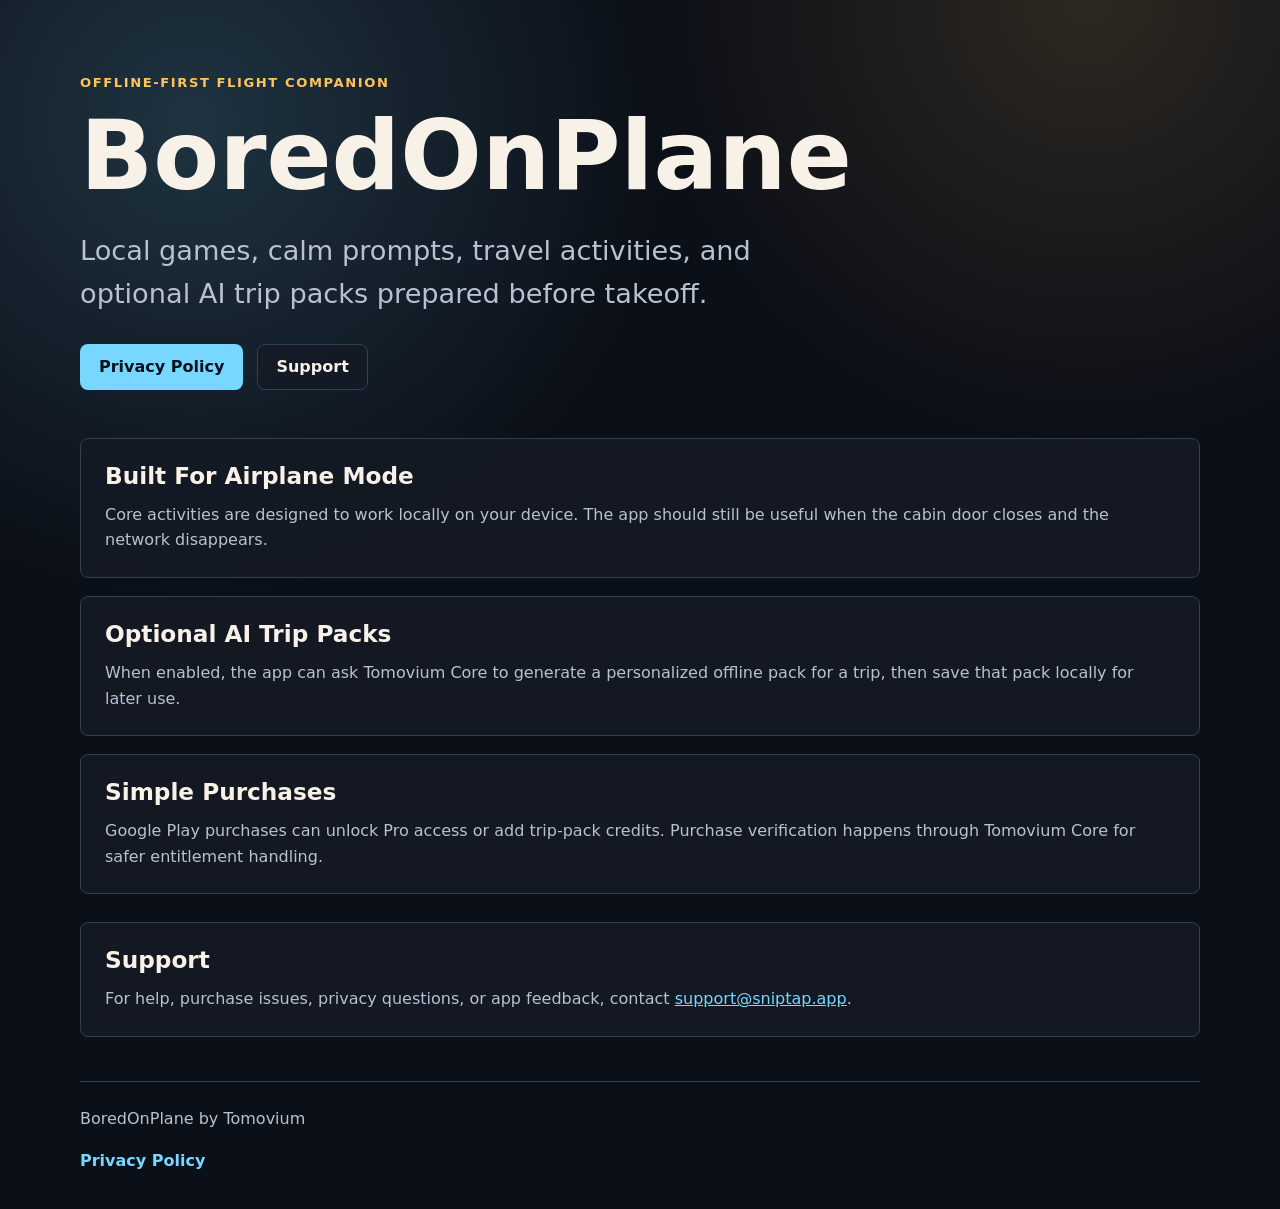
==== BoredOnPlane/index.html @ 06dafc47 "Add Tomovium app static pages" ====
﻿<!doctype html>
<html lang="en">
<head>
  <meta charset="utf-8">
  <meta name="viewport" content="width=device-width, initial-scale=1">
  <title>BoredOnPlane</title>
  <meta name="description" content="BoredOnPlane is an offline-first airplane companion with local activities, games, trip packs, and optional AI-generated content for your flight.">
  <link rel="stylesheet" href="styles.css">
</head>
<body>
  <main>
    <section class="hero">
      <div class="hero-copy">
        <p class="eyebrow">Offline-first flight companion</p>
        <h1>BoredOnPlane</h1>
        <p class="lead">Local games, calm prompts, travel activities, and optional AI trip packs prepared before takeoff.</p>
        <div class="actions" aria-label="BoredOnPlane links">
          <a class="button primary" href="privacy.html">Privacy Policy</a>
          <a class="button" href="mailto:support@sniptap.app">Support</a>
        </div>
      </div>
    </section>

    <section class="content-grid" aria-label="BoredOnPlane features">
      <article>
        <h2>Built For Airplane Mode</h2>
        <p>Core activities are designed to work locally on your device. The app should still be useful when the cabin door closes and the network disappears.</p>
      </article>
      <article>
        <h2>Optional AI Trip Packs</h2>
        <p>When enabled, the app can ask Tomovium Core to generate a personalized offline pack for a trip, then save that pack locally for later use.</p>
      </article>
      <article>
        <h2>Simple Purchases</h2>
        <p>Google Play purchases can unlock Pro access or add trip-pack credits. Purchase verification happens through Tomovium Core for safer entitlement handling.</p>
      </article>
    </section>

    <section class="plain-section">
      <h2>Support</h2>
      <p>For help, purchase issues, privacy questions, or app feedback, contact <a href="mailto:support@sniptap.app">support@sniptap.app</a>.</p>
    </section>
  </main>

  <footer>
    <span>BoredOnPlane by Tomovium</span>
    <a href="privacy.html">Privacy Policy</a>
  </footer>
</body>
</html>
---- BoredOnPlane/styles.css ----
﻿:root {
  color-scheme: dark;
  --bg: #0b0f17;
  --panel: #141a25;
  --panel-strong: #1c2431;
  --text: #f7f1e8;
  --muted: #b8c1d1;
  --line: #334052;
  --sky: #77d7ff;
  --sun: #ffc35a;
  --violet: #b69cff;
}

* {
  box-sizing: border-box;
}

body {
  margin: 0;
  min-height: 100vh;
  background:
    radial-gradient(circle at 15% 10%, rgba(119, 215, 255, 0.18), transparent 30rem),
    radial-gradient(circle at 85% 0%, rgba(255, 195, 90, 0.14), transparent 28rem),
    var(--bg);
  color: var(--text);
  font-family: Inter, ui-sans-serif, system-ui, -apple-system, BlinkMacSystemFont, "Segoe UI", sans-serif;
  line-height: 1.6;
}

a {
  color: var(--sky);
}

main {
  width: min(1120px, calc(100% - 40px));
  margin: 0 auto;
}

.hero {
  min-height: auto;
  display: grid;
  align-items: start;
  padding: 72px 0 40px;
}

.hero-copy {
  max-width: 760px;
}

.eyebrow {
  margin: 0 0 12px;
  color: var(--sun);
  font-size: 0.82rem;
  font-weight: 800;
  letter-spacing: 0.12em;
  text-transform: uppercase;
}

h1,
h2 {
  line-height: 1.08;
}

h1 {
  margin: 0;
  font-size: clamp(3rem, 7.5vw, 6rem);
  letter-spacing: 0;
}

h2 {
  margin: 0 0 14px;
  font-size: 1.45rem;
}

.lead {
  max-width: 680px;
  margin: 20px 0 0;
  color: var(--muted);
  font-size: clamp(1.2rem, 2.6vw, 1.7rem);
}

.actions {
  display: flex;
  flex-wrap: wrap;
  gap: 14px;
  margin-top: 28px;
}

.button {
  display: inline-flex;
  align-items: center;
  min-height: 46px;
  padding: 0 18px;
  border: 1px solid var(--line);
  border-radius: 8px;
  color: var(--text);
  text-decoration: none;
  font-weight: 800;
  background: rgba(20, 26, 37, 0.82);
}

.button.primary {
  border-color: transparent;
  background: var(--sky);
  color: #07111c;
}

.content-grid {
  display: grid;
  grid-template-columns: repeat(3, minmax(0, 1fr));
  gap: 18px;
  margin-bottom: 28px;
  margin-top: 8px;
}

article,
.plain-section,
.policy section {
  border: 1px solid var(--line);
  border-radius: 8px;
  background: rgba(20, 26, 37, 0.86);
}

article,
.plain-section {
  padding: 24px;
}

article p,
.plain-section p,
.policy p {
  margin: 0;
  color: var(--muted);
}

.plain-section {
  margin-bottom: 44px;
}

.policy {
  max-width: 860px;
  padding: 56px 0 44px;
}

.policy h1 {
  margin: 0;
  font-size: clamp(3rem, 7.5vw, 6rem);
  letter-spacing: 0;
}

.policy section {
  margin-top: 18px;
  padding: 24px;
}

.updated,
.back-link {
  color: var(--muted);
}

.back-link {
  display: inline-flex;
  margin-bottom: 26px;
  text-decoration: none;
  font-weight: 800;
}

footer {
  display: flex;
  justify-content: space-between;
  gap: 16px;
  width: min(1120px, calc(100% - 40px));
  margin: 0 auto;
  padding: 24px 0 36px;
  border-top: 1px solid var(--line);
  color: var(--muted);
}

footer a {
  text-decoration: none;
  font-weight: 800;
}

@media (max-width: 760px) {
  main,
  footer {
    width: min(100% - 28px, 1120px);
  }

  .hero {
    padding-top: 38px;
    padding-bottom: 30px;
  }

  .content-grid {
    grid-template-columns: 1fr;
  }

  footer {
    flex-direction: column;
  }
}

  .content-grid {
    grid-template-columns: 1fr;
  }

  footer {
    flex-direction: column;
  }
}
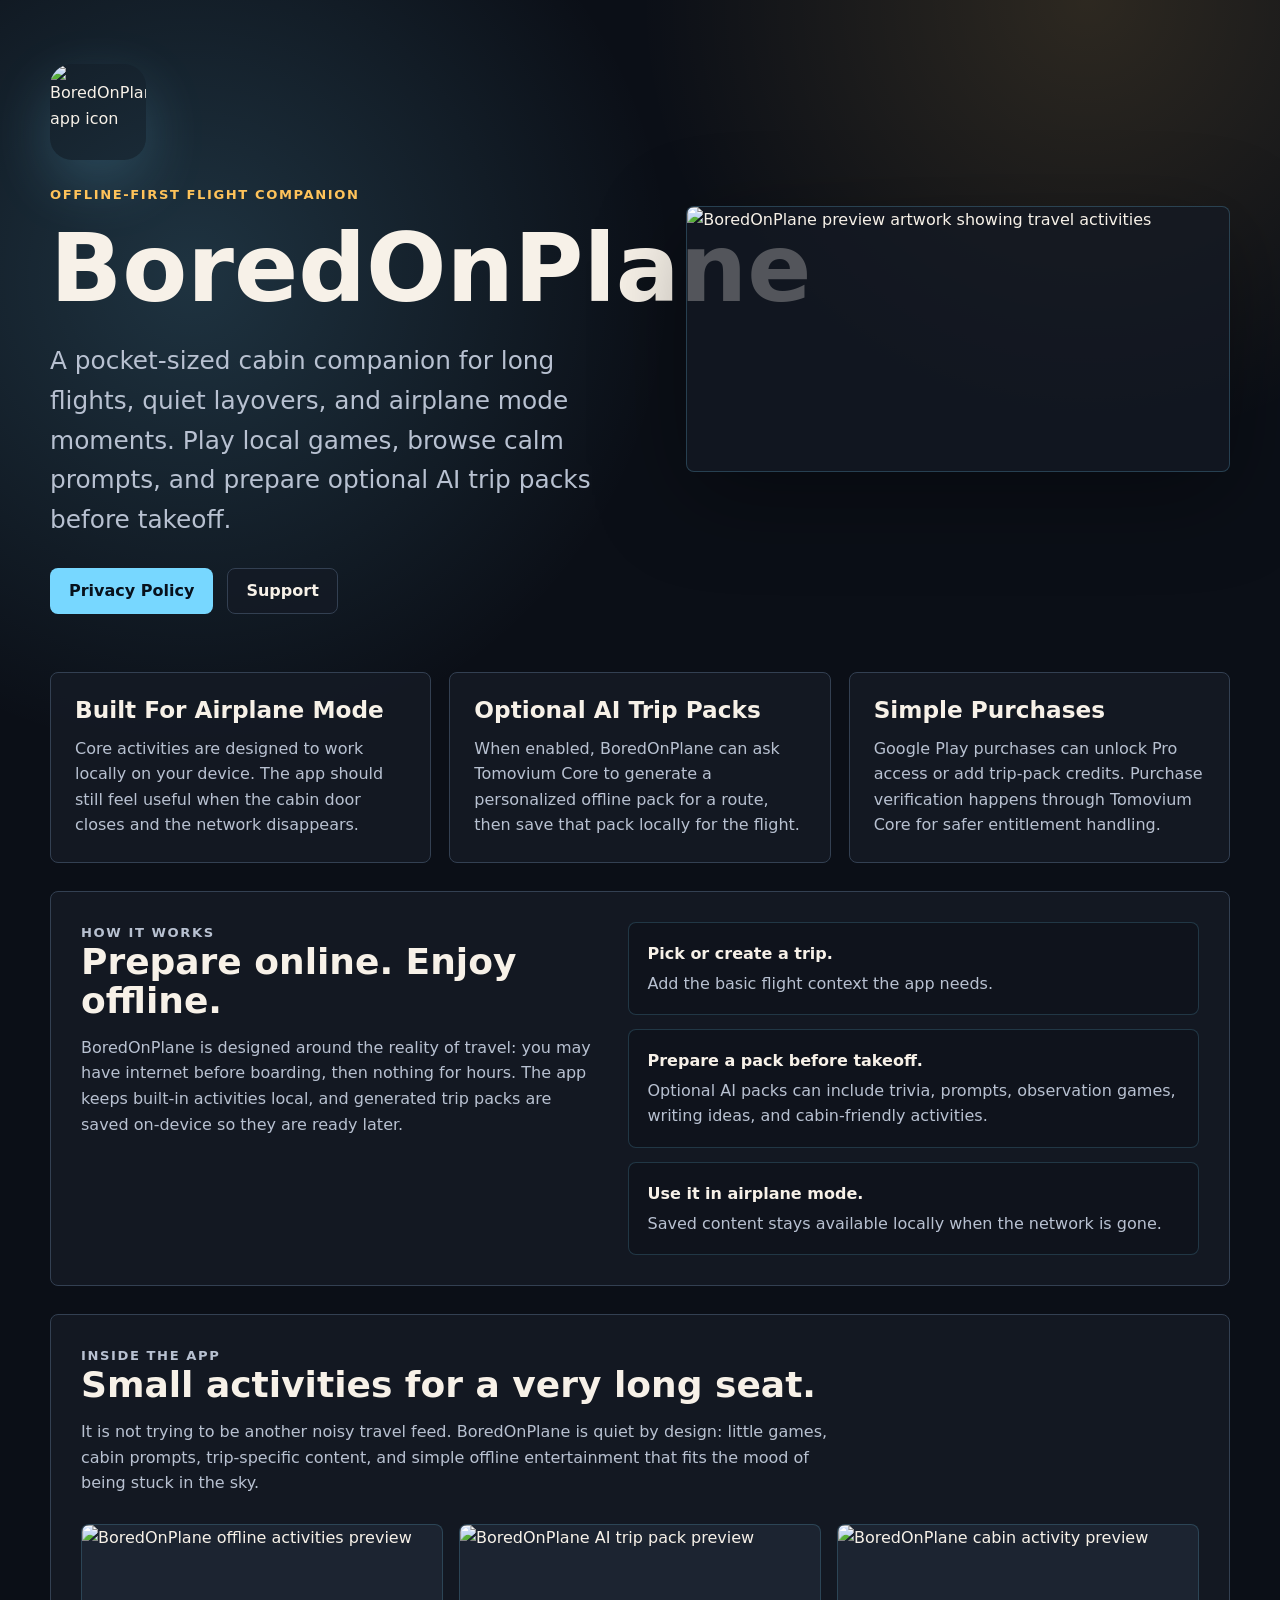
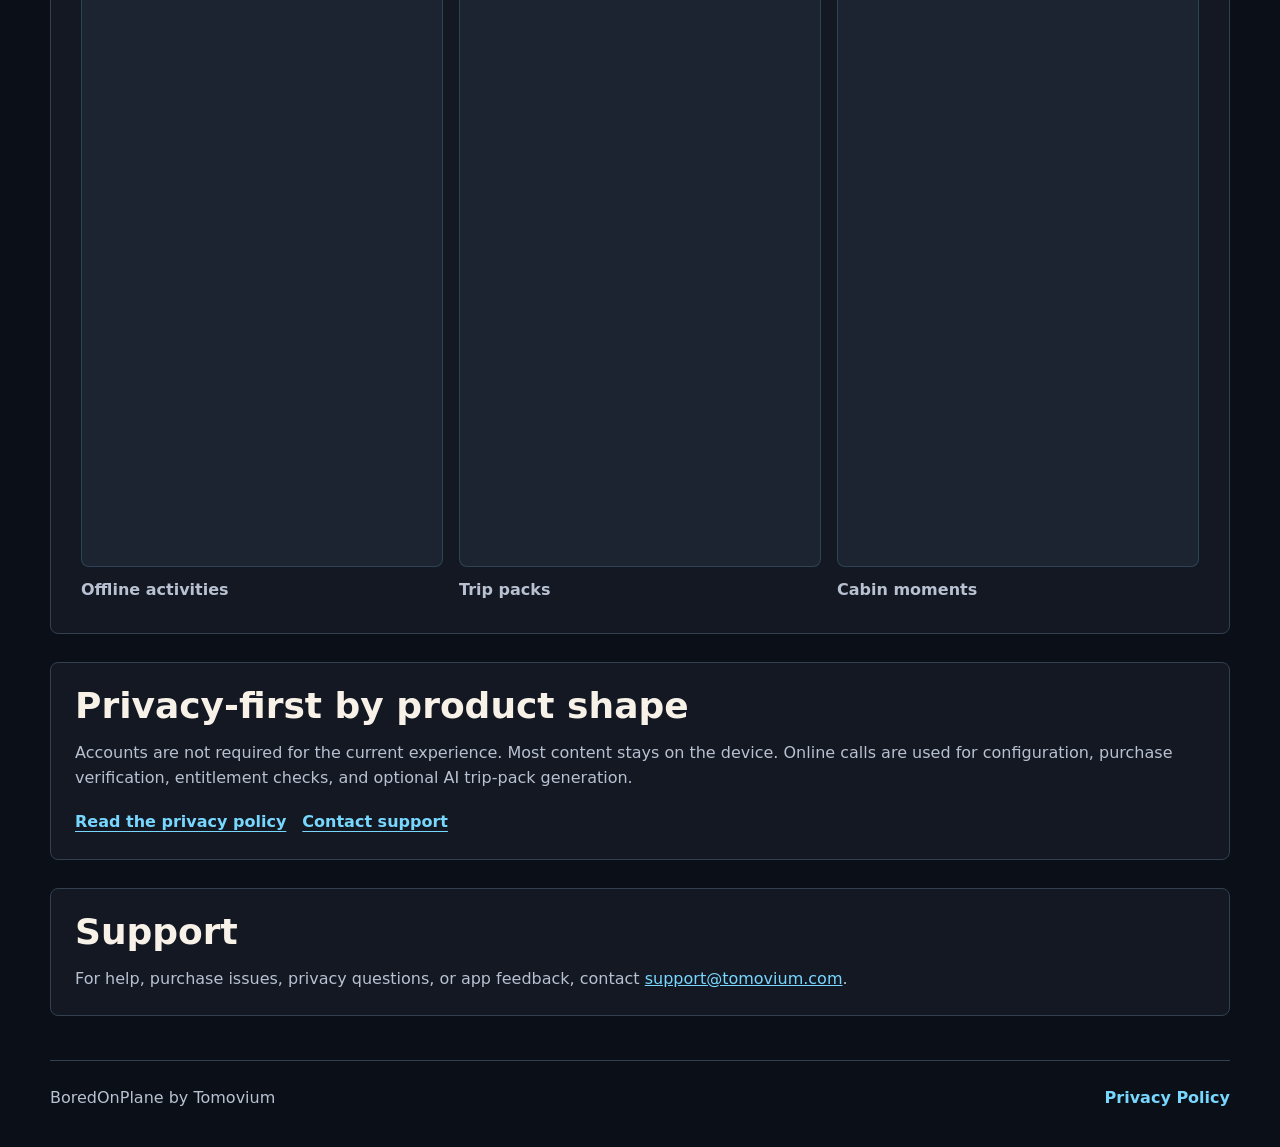
==== commit 4d761a59: "Refresh app web support pages" ====
--- a/BoredOnPlane/index.html
+++ b/BoredOnPlane/index.html
@@ -4,31 +4,35 @@
   <meta charset="utf-8">
   <meta name="viewport" content="width=device-width, initial-scale=1">
   <title>BoredOnPlane</title>
-  <meta name="description" content="BoredOnPlane is an offline-first airplane companion with local activities, games, trip packs, and optional AI-generated content for your flight.">
+  <meta name="description" content="BoredOnPlane is an offline-first flight companion with local games, calm prompts, cabin activities, and optional AI-generated trip packs prepared before takeoff.">
   <link rel="stylesheet" href="styles.css">
 </head>
 <body>
   <main>
     <section class="hero">
       <div class="hero-copy">
+        <img class="app-icon" src="assets/boredonplane-icon.png" alt="BoredOnPlane app icon" width="96" height="96">
         <p class="eyebrow">Offline-first flight companion</p>
         <h1>BoredOnPlane</h1>
-        <p class="lead">Local games, calm prompts, travel activities, and optional AI trip packs prepared before takeoff.</p>
+        <p class="lead">A pocket-sized cabin companion for long flights, quiet layovers, and airplane mode moments. Play local games, browse calm prompts, and prepare optional AI trip packs before takeoff.</p>
         <div class="actions" aria-label="BoredOnPlane links">
           <a class="button primary" href="privacy.html">Privacy Policy</a>
-          <a class="button" href="mailto:support@sniptap.app">Support</a>
+          <a class="button" href="mailto:support@tomovium.com">Support</a>
         </div>
+      </div>
+      <div class="hero-art" aria-label="BoredOnPlane preview">
+        <img src="assets/feature-graphic.png" alt="BoredOnPlane preview artwork showing travel activities" loading="eager">
       </div>
     </section>
 
-    <section class="content-grid" aria-label="BoredOnPlane features">
+    <section class="content-grid" aria-label="BoredOnPlane highlights">
       <article>
         <h2>Built For Airplane Mode</h2>
-        <p>Core activities are designed to work locally on your device. The app should still be useful when the cabin door closes and the network disappears.</p>
+        <p>Core activities are designed to work locally on your device. The app should still feel useful when the cabin door closes and the network disappears.</p>
       </article>
       <article>
         <h2>Optional AI Trip Packs</h2>
-        <p>When enabled, the app can ask Tomovium Core to generate a personalized offline pack for a trip, then save that pack locally for later use.</p>
+        <p>When enabled, BoredOnPlane can ask Tomovium Core to generate a personalized offline pack for a route, then save that pack locally for the flight.</p>
       </article>
       <article>
         <h2>Simple Purchases</h2>
@@ -36,9 +40,53 @@
       </article>
     </section>
 
+    <section class="split-section">
+      <div>
+        <p class="eyebrow">How it works</p>
+        <h2>Prepare online. Enjoy offline.</h2>
+        <p>BoredOnPlane is designed around the reality of travel: you may have internet before boarding, then nothing for hours. The app keeps built-in activities local, and generated trip packs are saved on-device so they are ready later.</p>
+      </div>
+      <ol class="steps">
+        <li><strong>Pick or create a trip.</strong><span>Add the basic flight context the app needs.</span></li>
+        <li><strong>Prepare a pack before takeoff.</strong><span>Optional AI packs can include trivia, prompts, observation games, writing ideas, and cabin-friendly activities.</span></li>
+        <li><strong>Use it in airplane mode.</strong><span>Saved content stays available locally when the network is gone.</span></li>
+      </ol>
+    </section>
+
+    <section class="showcase" aria-label="BoredOnPlane screenshots">
+      <div class="showcase-copy">
+        <p class="eyebrow">Inside the app</p>
+        <h2>Small activities for a very long seat.</h2>
+        <p>It is not trying to be another noisy travel feed. BoredOnPlane is quiet by design: little games, cabin prompts, trip-specific content, and simple offline entertainment that fits the mood of being stuck in the sky.</p>
+      </div>
+      <div class="screenshots">
+        <figure>
+          <img src="assets/preview-offline.png" alt="BoredOnPlane offline activities preview" loading="lazy">
+          <figcaption>Offline activities</figcaption>
+        </figure>
+        <figure>
+          <img src="assets/preview-trip-pack.png" alt="BoredOnPlane AI trip pack preview" loading="lazy">
+          <figcaption>Trip packs</figcaption>
+        </figure>
+        <figure>
+          <img src="assets/preview-cabin.png" alt="BoredOnPlane cabin activity preview" loading="lazy">
+          <figcaption>Cabin moments</figcaption>
+        </figure>
+      </div>
+    </section>
+
     <section class="plain-section">
+      <h2>Privacy-first by product shape</h2>
+      <p>Accounts are not required for the current experience. Most content stays on the device. Online calls are used for configuration, purchase verification, entitlement checks, and optional AI trip-pack generation.</p>
+      <div class="inline-links">
+        <a href="privacy.html">Read the privacy policy</a>
+        <a href="mailto:support@tomovium.com">Contact support</a>
+      </div>
+    </section>
+
+    <section class="plain-section support-card">
       <h2>Support</h2>
-      <p>For help, purchase issues, privacy questions, or app feedback, contact <a href="mailto:support@sniptap.app">support@sniptap.app</a>.</p>
+      <p>For help, purchase issues, privacy questions, or app feedback, contact <a href="mailto:support@tomovium.com">support@tomovium.com</a>.</p>
     </section>
   </main>
 
@@ -48,4 +96,3 @@
   </footer>
 </body>
 </html>
-
--- a/BoredOnPlane/styles.css
+++ b/BoredOnPlane/styles.css
@@ -27,24 +27,52 @@
   line-height: 1.6;
 }
 
+img {
+  display: block;
+  max-width: 100%;
+}
+
 a {
   color: var(--sky);
 }
 
 main {
-  width: min(1120px, calc(100% - 40px));
+  width: min(1180px, calc(100% - 40px));
   margin: 0 auto;
 }
 
 .hero {
-  min-height: auto;
-  display: grid;
-  align-items: start;
-  padding: 72px 0 40px;
+  display: grid;
+  grid-template-columns: minmax(0, 0.94fr) minmax(320px, 0.86fr);
+  gap: 42px;
+  align-items: center;
+  padding: 64px 0 42px;
 }
 
 .hero-copy {
   max-width: 760px;
+}
+
+.app-icon {
+  width: 96px;
+  height: 96px;
+  margin-bottom: 24px;
+  border-radius: 22px;
+  box-shadow: 0 22px 60px rgba(119, 215, 255, 0.2);
+}
+
+.hero-art {
+  border: 1px solid rgba(119, 215, 255, 0.22);
+  border-radius: 8px;
+  overflow: hidden;
+  background: rgba(20, 26, 37, 0.72);
+  box-shadow: 0 24px 90px rgba(0, 0, 0, 0.34);
+}
+
+.hero-art img {
+  width: 100%;
+  aspect-ratio: 1024 / 500;
+  object-fit: cover;
 }
 
 .eyebrow {
@@ -63,20 +91,20 @@
 
 h1 {
   margin: 0;
-  font-size: clamp(3rem, 7.5vw, 6rem);
+  font-size: clamp(3rem, 7.4vw, 6.4rem);
   letter-spacing: 0;
 }
 
 h2 {
   margin: 0 0 14px;
-  font-size: 1.45rem;
+  font-size: clamp(1.55rem, 3vw, 2.25rem);
 }
 
 .lead {
   max-width: 680px;
-  margin: 20px 0 0;
-  color: var(--muted);
-  font-size: clamp(1.2rem, 2.6vw, 1.7rem);
+  margin: 22px 0 0;
+  color: var(--muted);
+  font-size: clamp(1.18rem, 2.1vw, 1.55rem);
 }
 
 .actions {
@@ -109,13 +137,14 @@
   display: grid;
   grid-template-columns: repeat(3, minmax(0, 1fr));
   gap: 18px;
-  margin-bottom: 28px;
-  margin-top: 8px;
+  margin: 16px 0 28px;
 }
 
 article,
 .plain-section,
-.policy section {
+.policy section,
+.split-section,
+.showcase {
   border: 1px solid var(--line);
   border-radius: 8px;
   background: rgba(20, 26, 37, 0.86);
@@ -126,14 +155,106 @@
   padding: 24px;
 }
 
+article h2 {
+  font-size: 1.45rem;
+}
+
 article p,
 .plain-section p,
-.policy p {
-  margin: 0;
-  color: var(--muted);
+.policy p,
+.split-section p,
+.showcase p,
+.steps span {
+  margin: 0;
+  color: var(--muted);
+}
+
+.split-section {
+  display: grid;
+  grid-template-columns: minmax(0, 0.9fr) minmax(300px, 1fr);
+  gap: 34px;
+  align-items: start;
+  padding: 30px;
+  margin-bottom: 28px;
+}
+
+.steps {
+  display: grid;
+  gap: 14px;
+  margin: 0;
+  padding: 0;
+  list-style: none;
+}
+
+.steps li {
+  padding: 18px;
+  border: 1px solid rgba(119, 215, 255, 0.18);
+  border-radius: 8px;
+  background: rgba(11, 15, 23, 0.42);
+}
+
+.steps strong,
+.steps span {
+  display: block;
+}
+
+.steps strong {
+  margin-bottom: 4px;
+}
+
+.showcase {
+  display: grid;
+  gap: 28px;
+  padding: 30px;
+  margin-bottom: 28px;
+}
+
+.showcase-copy {
+  max-width: 760px;
+}
+
+.screenshots {
+  display: grid;
+  grid-template-columns: repeat(3, minmax(0, 1fr));
+  gap: 16px;
+}
+
+figure {
+  margin: 0;
+}
+
+figure img {
+  width: 100%;
+  aspect-ratio: 9 / 16;
+  object-fit: cover;
+  border: 1px solid rgba(119, 215, 255, 0.18);
+  border-radius: 8px;
+  background: var(--panel-strong);
+}
+
+figcaption {
+  margin-top: 10px;
+  color: var(--muted);
+  font-weight: 700;
 }
 
 .plain-section {
+  margin-bottom: 28px;
+}
+
+.inline-links {
+  display: flex;
+  flex-wrap: wrap;
+  gap: 16px;
+  margin-top: 18px;
+}
+
+.inline-links a {
+  font-weight: 800;
+  text-underline-offset: 4px;
+}
+
+.support-card {
   margin-bottom: 44px;
 }
 
@@ -146,6 +267,10 @@
   margin: 0;
   font-size: clamp(3rem, 7.5vw, 6rem);
   letter-spacing: 0;
+}
+
+.policy h2 {
+  font-size: 1.45rem;
 }
 
 .policy section {
@@ -169,7 +294,7 @@
   display: flex;
   justify-content: space-between;
   gap: 16px;
-  width: min(1120px, calc(100% - 40px));
+  width: min(1180px, calc(100% - 40px));
   margin: 0 auto;
   padding: 24px 0 36px;
   border-top: 1px solid var(--line);
@@ -181,35 +306,47 @@
   font-weight: 800;
 }
 
+@media (max-width: 900px) {
+  .hero,
+  .split-section {
+    grid-template-columns: 1fr;
+  }
+
+  .hero {
+    padding-top: 44px;
+  }
+
+  .hero-art {
+    max-width: 680px;
+  }
+
+  .content-grid,
+  .screenshots {
+    grid-template-columns: 1fr;
+  }
+
+  figure img {
+    aspect-ratio: 4 / 3;
+  }
+}
+
 @media (max-width: 760px) {
   main,
   footer {
-    width: min(100% - 28px, 1120px);
+    width: min(100% - 28px, 1180px);
   }
 
   .hero {
-    padding-top: 38px;
+    padding-top: 34px;
     padding-bottom: 30px;
   }
 
-  .content-grid {
-    grid-template-columns: 1fr;
+  .split-section,
+  .showcase {
+    padding: 22px;
   }
 
   footer {
     flex-direction: column;
   }
 }
-
-  .content-grid {
-    grid-template-columns: 1fr;
-  }
-
-  footer {
-    flex-direction: column;
-  }
-}
-
-
-
-
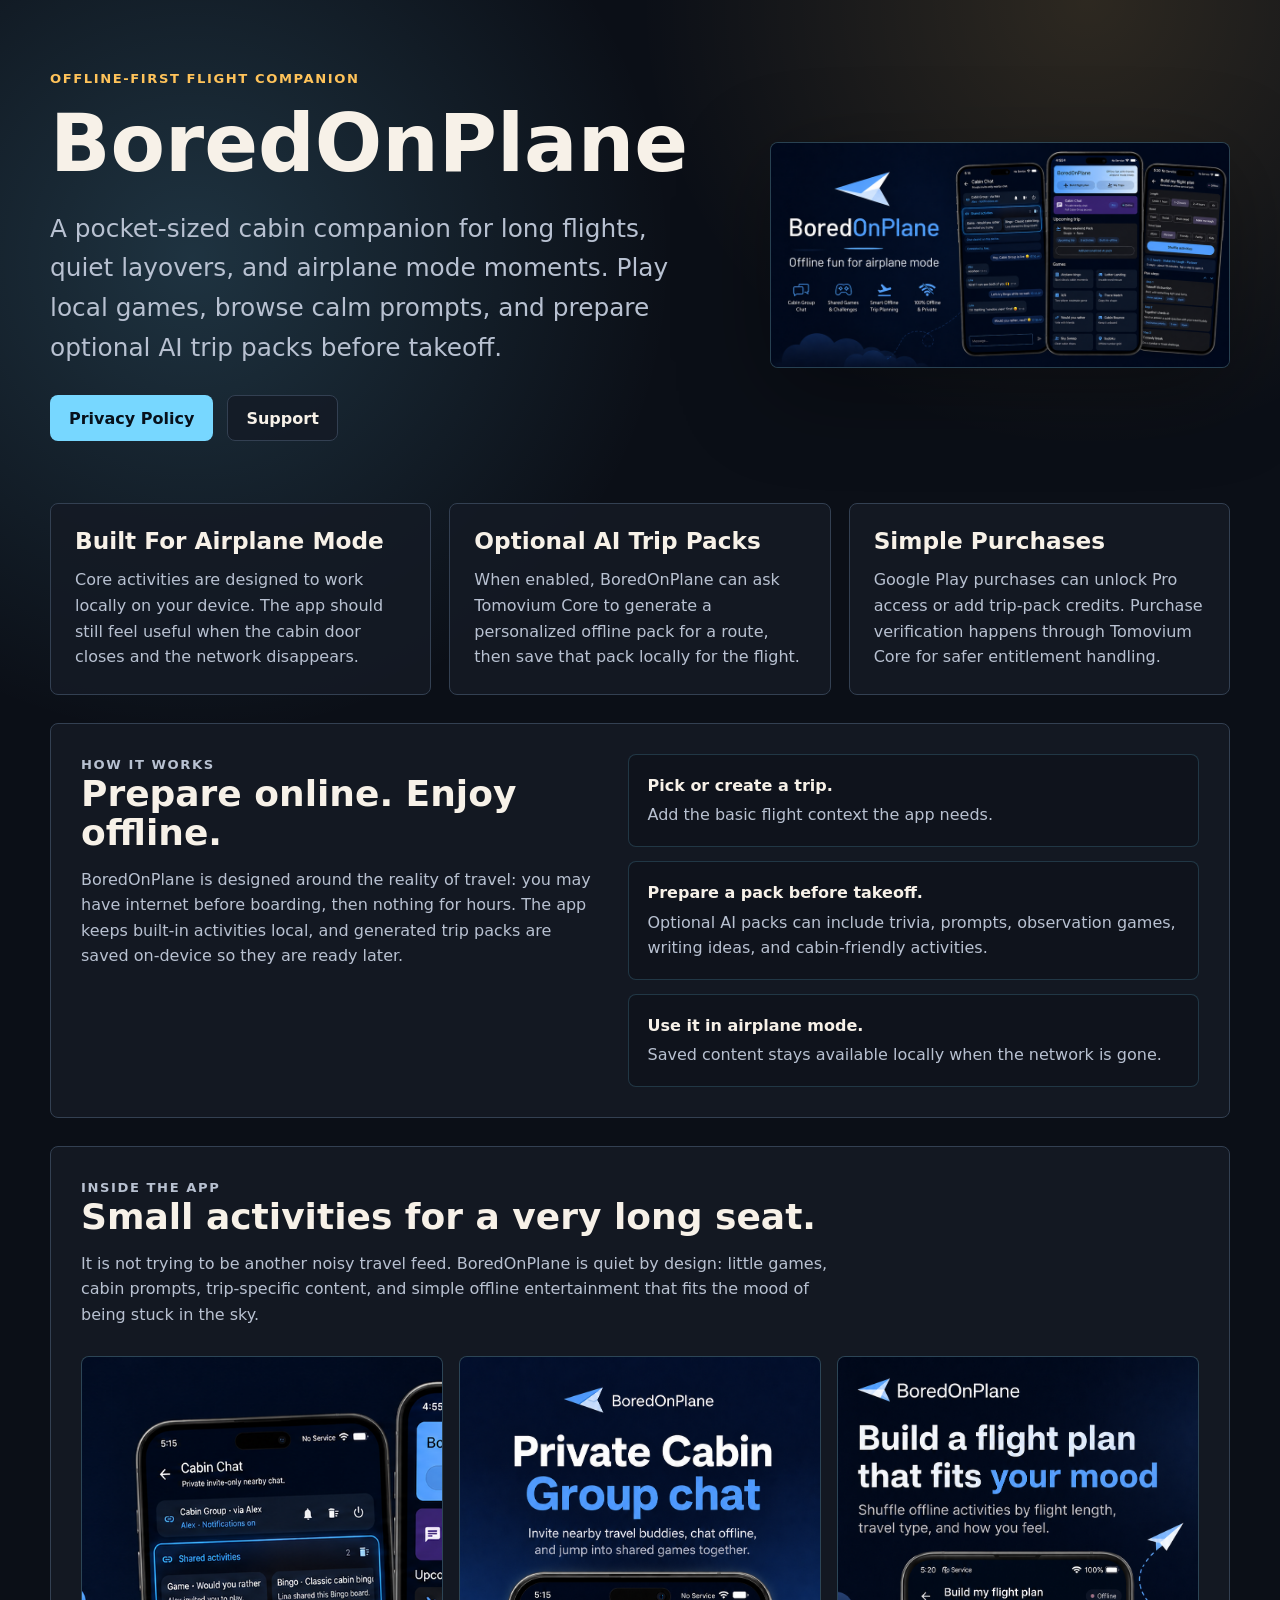
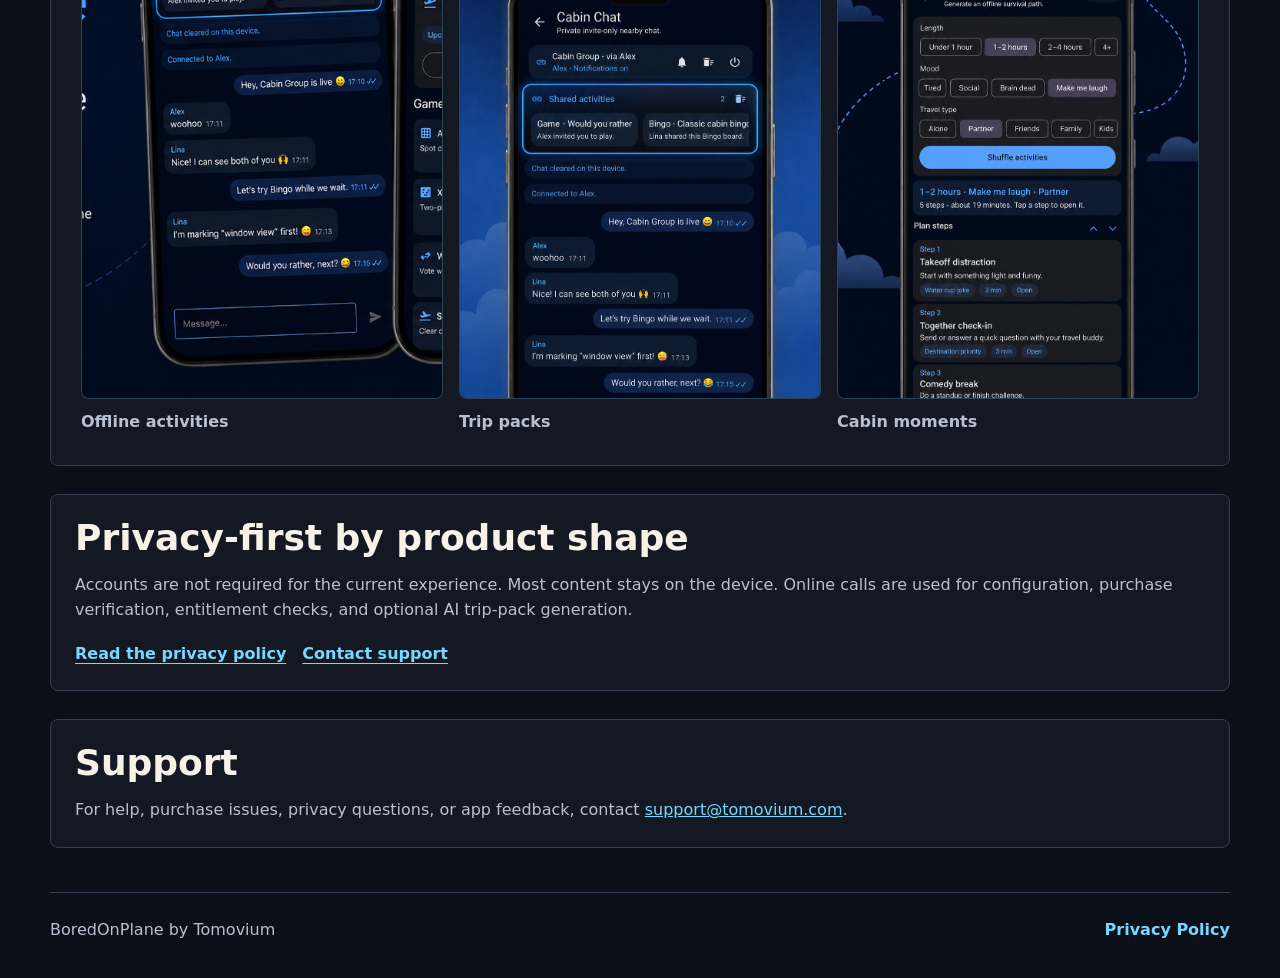
==== commit 0120772f: "Clean up BoredOnPlane hero layout" ====
--- a/BoredOnPlane/index.html
+++ b/BoredOnPlane/index.html
@@ -11,7 +11,6 @@
   <main>
     <section class="hero">
       <div class="hero-copy">
-        <img class="app-icon" src="assets/boredonplane-icon.png" alt="BoredOnPlane app icon" width="96" height="96">
         <p class="eyebrow">Offline-first flight companion</p>
         <h1>BoredOnPlane</h1>
         <p class="lead">A pocket-sized cabin companion for long flights, quiet layovers, and airplane mode moments. Play local games, browse calm prompts, and prepare optional AI trip packs before takeoff.</p>
@@ -20,9 +19,9 @@
           <a class="button" href="mailto:support@tomovium.com">Support</a>
         </div>
       </div>
-      <div class="hero-art" aria-label="BoredOnPlane preview">
+      <aside class="hero-card" aria-label="BoredOnPlane preview">
         <img src="assets/feature-graphic.png" alt="BoredOnPlane preview artwork showing travel activities" loading="eager">
-      </div>
+      </aside>
     </section>
 
     <section class="content-grid" aria-label="BoredOnPlane highlights">
@@ -96,3 +95,4 @@
   </footer>
 </body>
 </html>
+
--- a/BoredOnPlane/styles.css
+++ b/BoredOnPlane/styles.css
@@ -43,25 +43,21 @@
 
 .hero {
   display: grid;
-  grid-template-columns: minmax(0, 0.94fr) minmax(320px, 0.86fr);
-  gap: 42px;
+  grid-template-columns: minmax(0, 1fr) minmax(320px, 460px);
+  gap: 64px;
   align-items: center;
-  padding: 64px 0 42px;
+  padding: 68px 0 46px;
 }
 
 .hero-copy {
-  max-width: 760px;
-}
-
-.app-icon {
-  width: 96px;
-  height: 96px;
-  margin-bottom: 24px;
-  border-radius: 22px;
-  box-shadow: 0 22px 60px rgba(119, 215, 255, 0.2);
-}
-
-.hero-art {
+  max-width: 720px;
+  min-width: 0;
+}
+
+.hero-card {
+  width: 100%;
+  max-width: 460px;
+  justify-self: end;
   border: 1px solid rgba(119, 215, 255, 0.22);
   border-radius: 8px;
   overflow: hidden;
@@ -69,7 +65,7 @@
   box-shadow: 0 24px 90px rgba(0, 0, 0, 0.34);
 }
 
-.hero-art img {
+.hero-card img {
   width: 100%;
   aspect-ratio: 1024 / 500;
   object-fit: cover;
@@ -91,7 +87,7 @@
 
 h1 {
   margin: 0;
-  font-size: clamp(3rem, 7.4vw, 6.4rem);
+  font-size: clamp(3rem, 6.2vw, 5.7rem);
   letter-spacing: 0;
 }
 
@@ -313,11 +309,13 @@
   }
 
   .hero {
+    gap: 32px;
     padding-top: 44px;
   }
 
-  .hero-art {
+  .hero-card {
     max-width: 680px;
+    justify-self: start;
   }
 
   .content-grid,
@@ -337,6 +335,7 @@
   }
 
   .hero {
+    gap: 24px;
     padding-top: 34px;
     padding-bottom: 30px;
   }
@@ -350,3 +349,4 @@
     flex-direction: column;
   }
 }
+
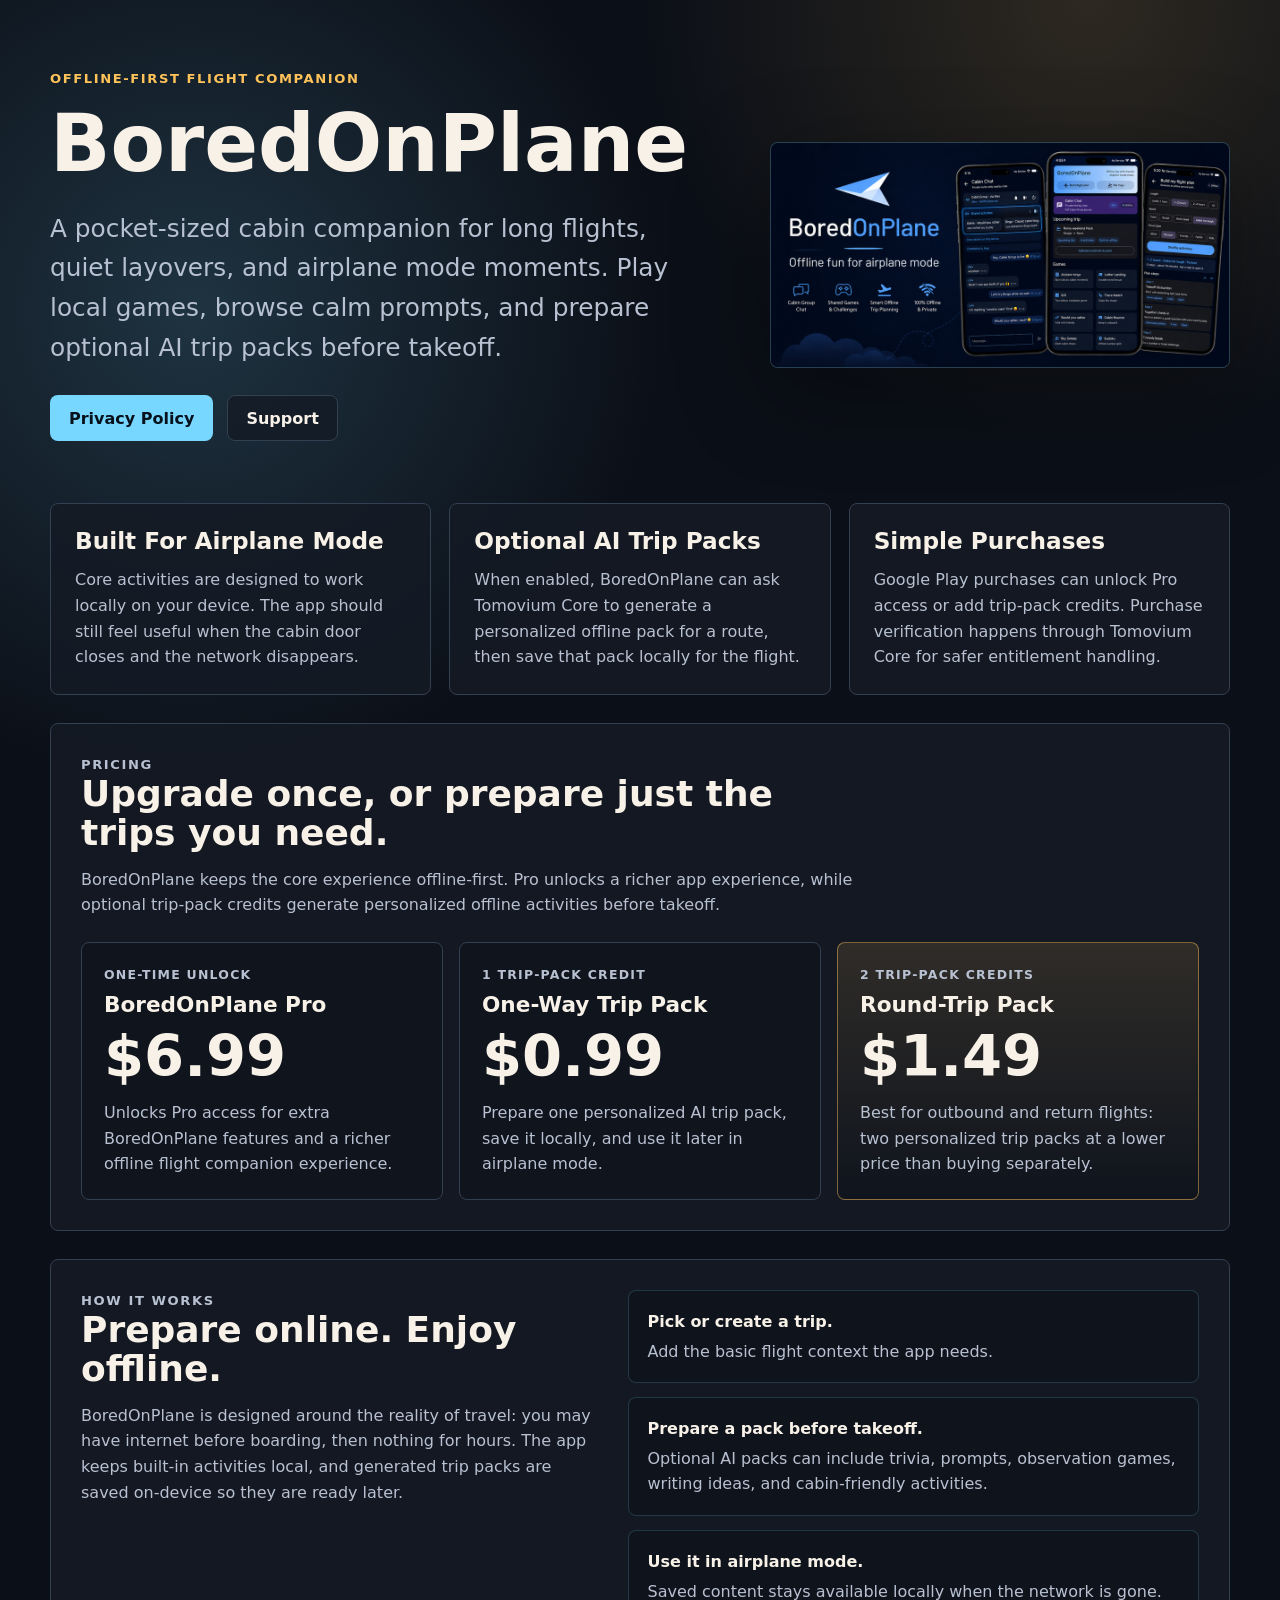
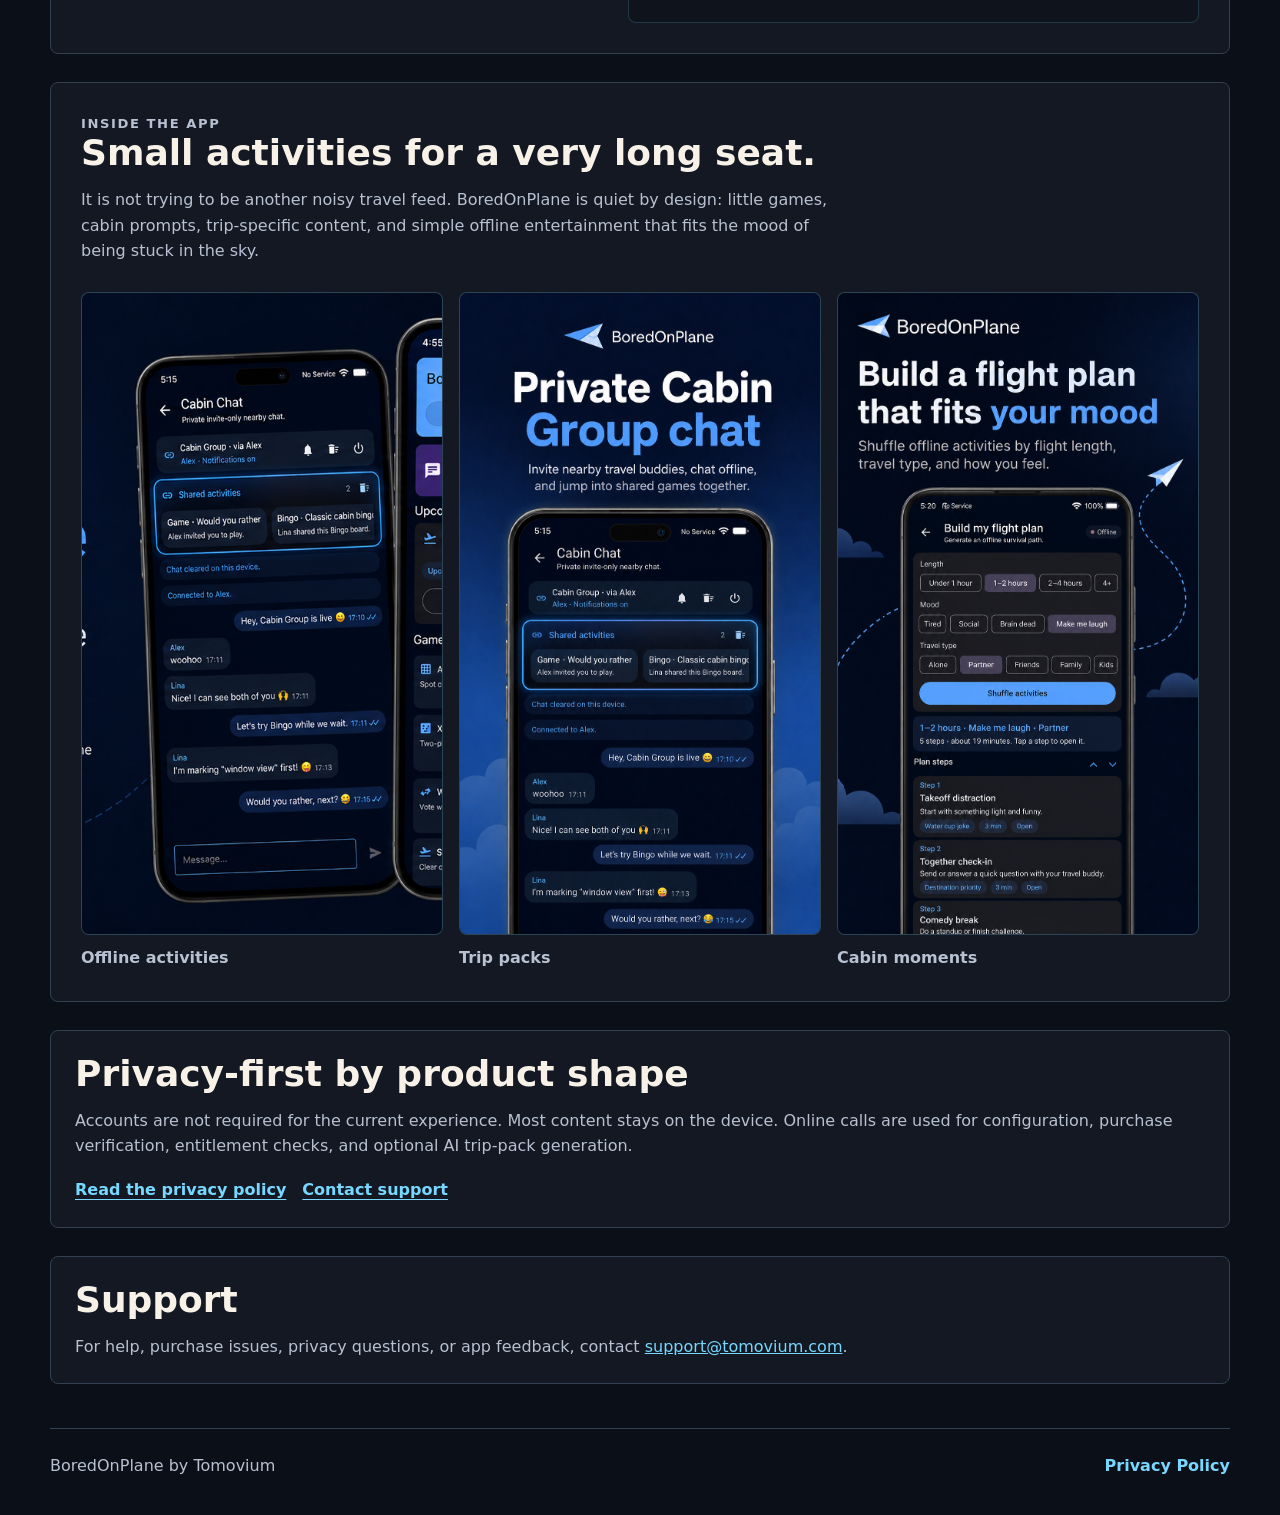
==== commit fdcbdfef: "Add BoredOnPlane pricing packages" ====
--- a/BoredOnPlane/index.html
+++ b/BoredOnPlane/index.html
@@ -5,6 +5,8 @@
   <meta name="viewport" content="width=device-width, initial-scale=1">
   <title>BoredOnPlane</title>
   <meta name="description" content="BoredOnPlane is an offline-first flight companion with local games, calm prompts, cabin activities, and optional AI-generated trip packs prepared before takeoff.">
+  <link rel="icon" type="image/png" href="assets/boredonplane-icon.png">
+  <link rel="apple-touch-icon" href="assets/boredonplane-icon.png">
   <link rel="stylesheet" href="styles.css">
 </head>
 <body>
@@ -37,6 +39,40 @@
         <h2>Simple Purchases</h2>
         <p>Google Play purchases can unlock Pro access or add trip-pack credits. Purchase verification happens through Tomovium Core for safer entitlement handling.</p>
       </article>
+    </section>
+
+    <section class="pricing-section" aria-label="BoredOnPlane pricing and packages">
+      <div class="section-heading">
+        <p class="eyebrow">Pricing</p>
+        <h2>Upgrade once, or prepare just the trips you need.</h2>
+        <p>BoredOnPlane keeps the core experience offline-first. Pro unlocks a richer app experience, while optional trip-pack credits generate personalized offline activities before takeoff.</p>
+      </div>
+      <div class="pricing-grid">
+        <article class="price-card">
+          <div>
+            <p class="price-label">One-time unlock</p>
+            <h3>BoredOnPlane Pro</h3>
+            <p class="price">$6.99</p>
+          </div>
+          <p>Unlocks Pro access for extra BoredOnPlane features and a richer offline flight companion experience.</p>
+        </article>
+        <article class="price-card">
+          <div>
+            <p class="price-label">1 trip-pack credit</p>
+            <h3>One-Way Trip Pack</h3>
+            <p class="price">$0.99</p>
+          </div>
+          <p>Prepare one personalized AI trip pack, save it locally, and use it later in airplane mode.</p>
+        </article>
+        <article class="price-card featured">
+          <div>
+            <p class="price-label">2 trip-pack credits</p>
+            <h3>Round-Trip Pack</h3>
+            <p class="price">$1.49</p>
+          </div>
+          <p>Best for outbound and return flights: two personalized trip packs at a lower price than buying separately.</p>
+        </article>
+      </div>
     </section>
 
     <section class="split-section">
@@ -96,3 +132,4 @@
 </body>
 </html>
 
+
--- a/BoredOnPlane/styles.css
+++ b/BoredOnPlane/styles.css
@@ -139,6 +139,7 @@
 article,
 .plain-section,
 .policy section,
+.pricing-section,
 .split-section,
 .showcase {
   border: 1px solid var(--line);
@@ -158,11 +159,68 @@
 article p,
 .plain-section p,
 .policy p,
+.pricing-section p,
 .split-section p,
 .showcase p,
 .steps span {
   margin: 0;
   color: var(--muted);
+}
+
+.pricing-section {
+  padding: 30px;
+  margin-bottom: 28px;
+}
+
+.section-heading {
+  max-width: 820px;
+}
+
+.section-heading h2 {
+  max-width: 760px;
+}
+
+.pricing-grid {
+  display: grid;
+  grid-template-columns: repeat(3, minmax(0, 1fr));
+  gap: 16px;
+  margin-top: 24px;
+}
+
+.price-card {
+  display: grid;
+  align-content: start;
+  gap: 16px;
+  min-height: 250px;
+  padding: 22px;
+  background: rgba(11, 15, 23, 0.42);
+}
+
+.price-card.featured {
+  border-color: rgba(255, 195, 90, 0.46);
+  background: linear-gradient(180deg, rgba(255, 195, 90, 0.12), rgba(11, 15, 23, 0.42));
+}
+
+.price-label {
+  color: var(--sun);
+  font-size: 0.78rem;
+  font-weight: 800;
+  letter-spacing: 0.1em;
+  text-transform: uppercase;
+}
+
+.price-card h3 {
+  margin: 8px 0 0;
+  font-size: 1.35rem;
+  line-height: 1.15;
+}
+
+.price {
+  margin-top: 12px !important;
+  color: var(--text) !important;
+  font-size: clamp(2.2rem, 5vw, 3.6rem);
+  font-weight: 900;
+  line-height: 0.95;
 }
 
 .split-section {
@@ -319,6 +377,7 @@
   }
 
   .content-grid,
+  .pricing-grid,
   .screenshots {
     grid-template-columns: 1fr;
   }
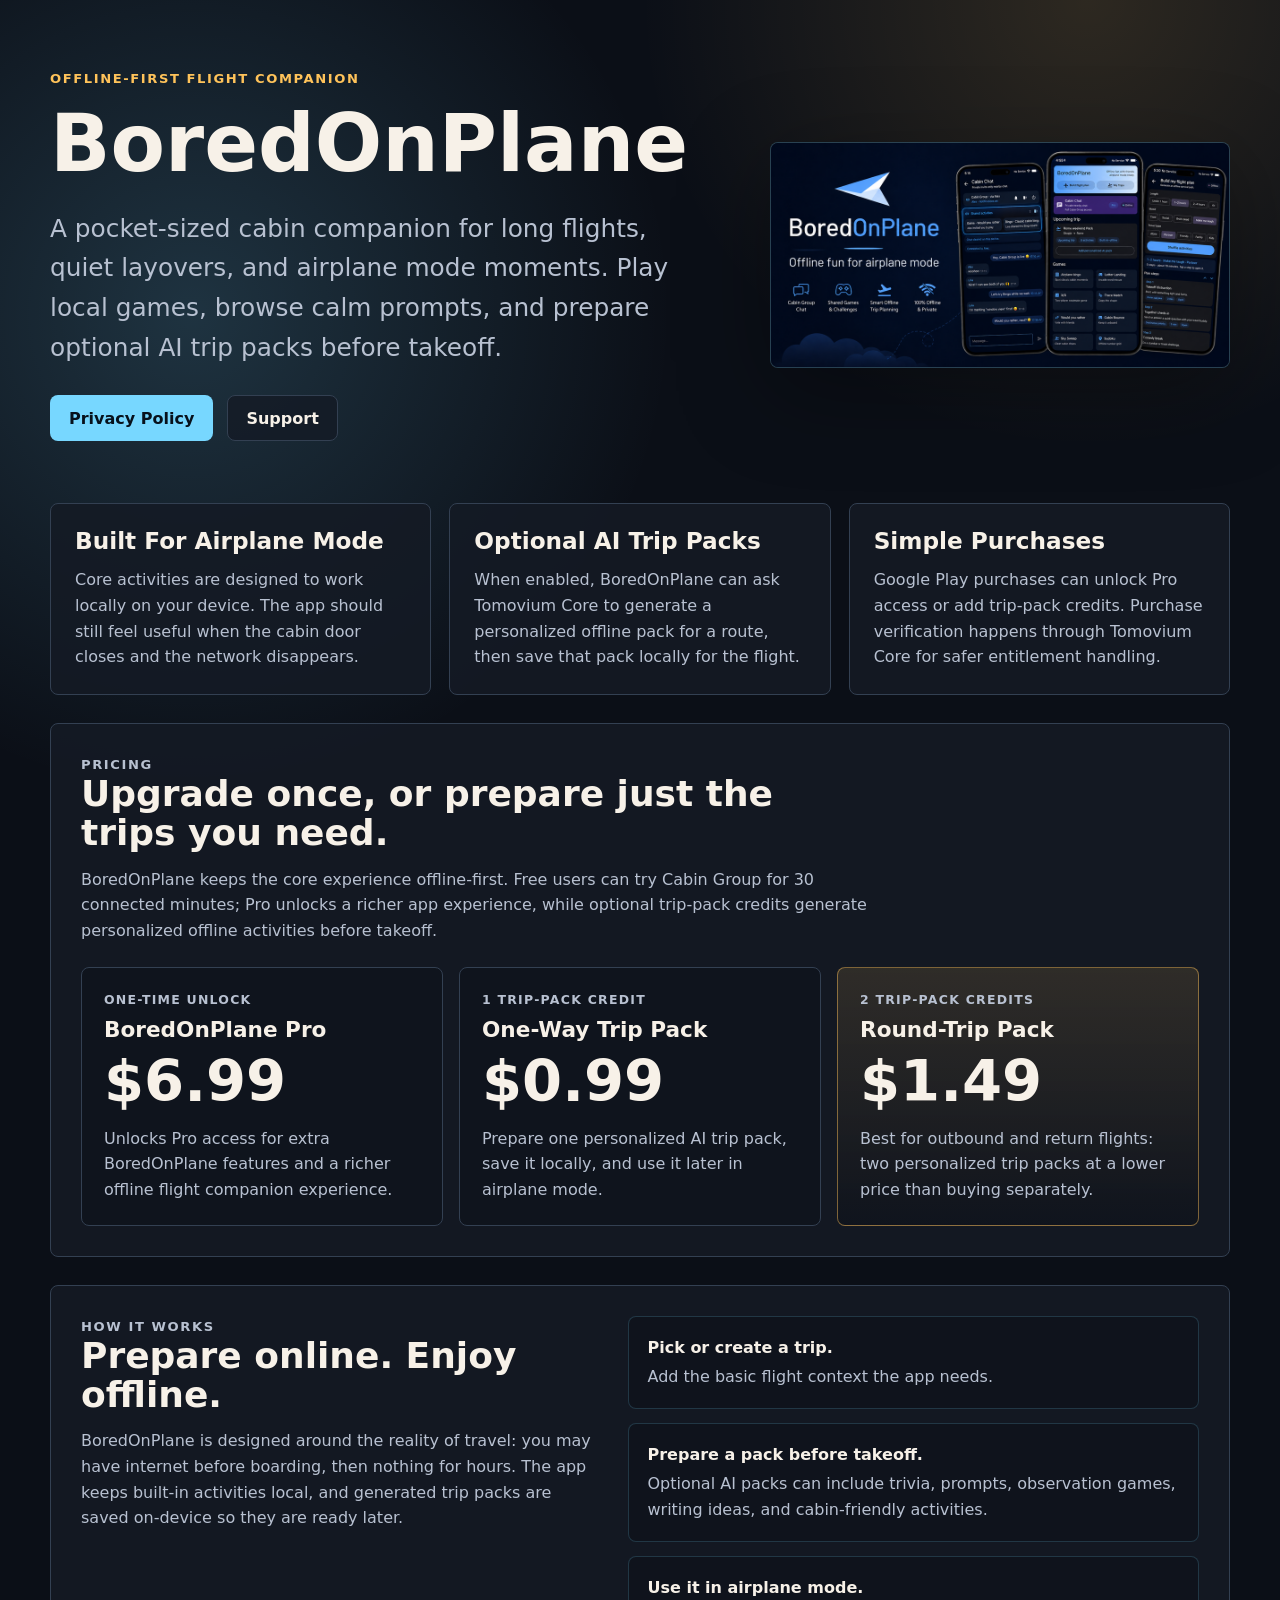
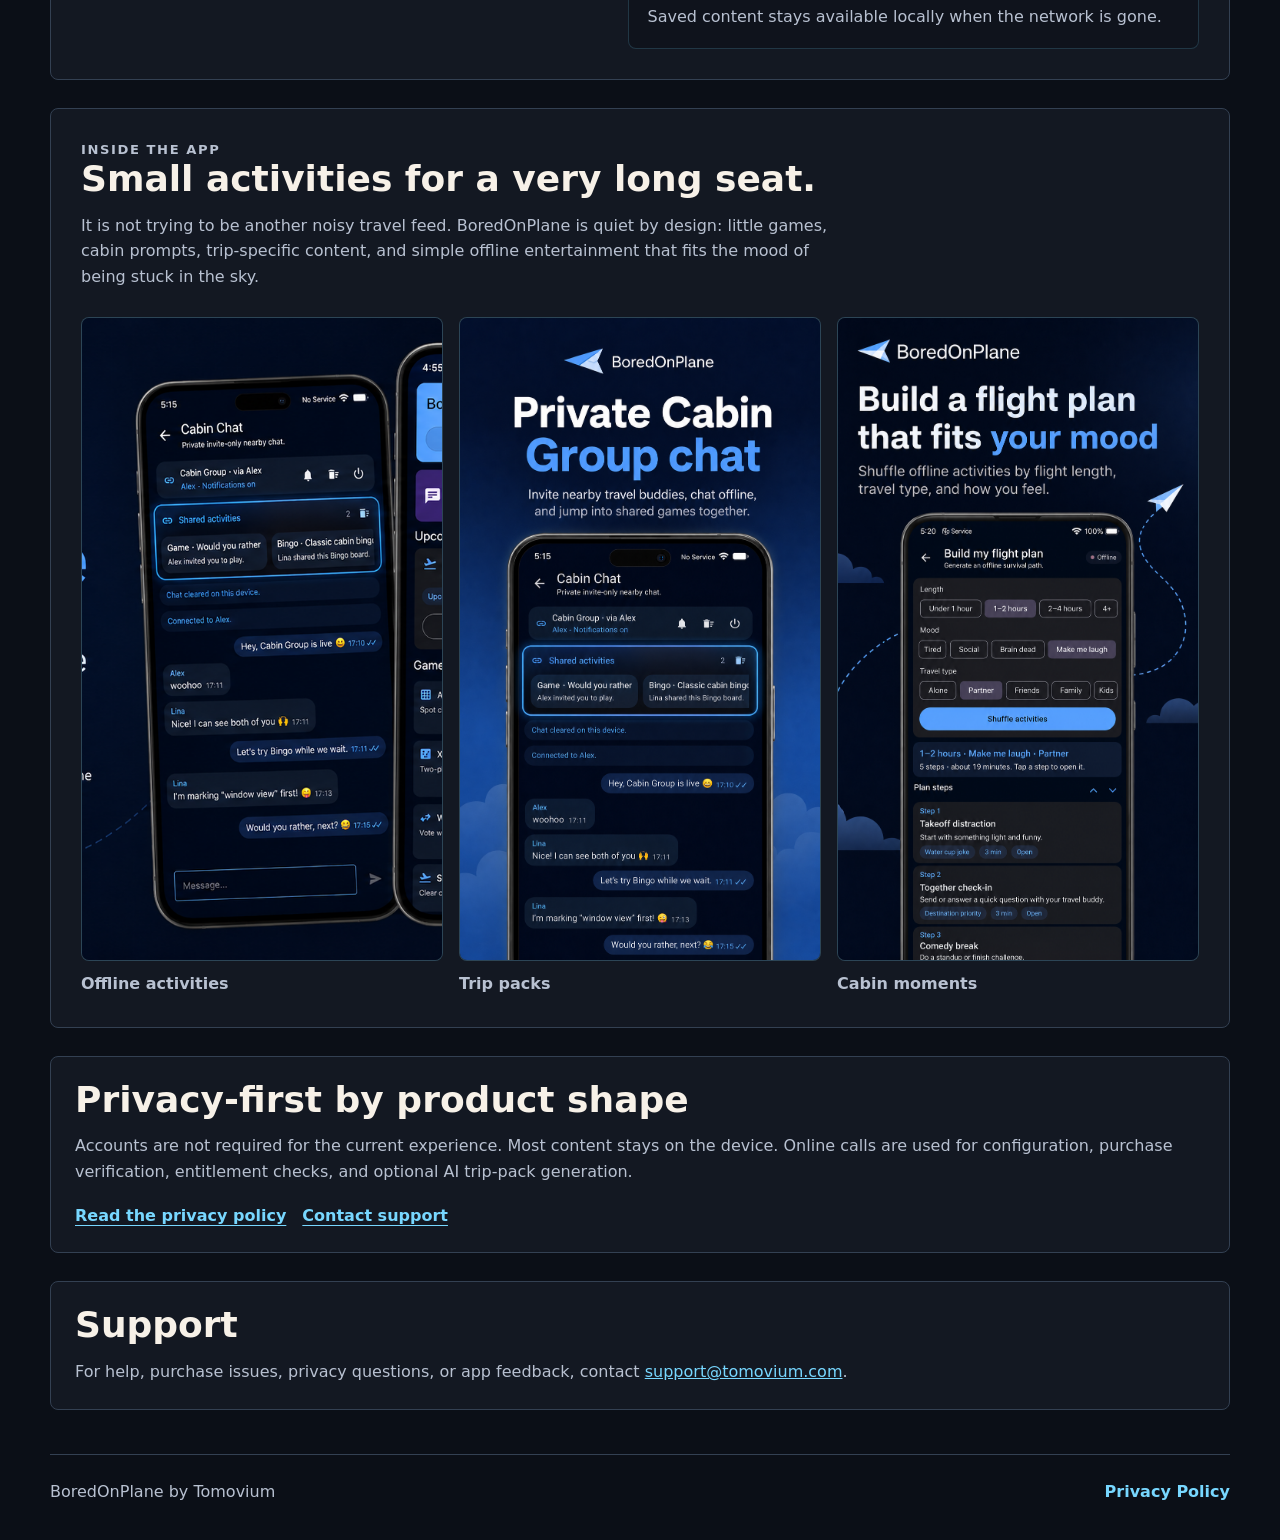
==== commit 2d363d18: "Update BoredOnPlane Cabin Group trial wording" ====
--- a/BoredOnPlane/index.html
+++ b/BoredOnPlane/index.html
@@ -45,7 +45,7 @@
       <div class="section-heading">
         <p class="eyebrow">Pricing</p>
         <h2>Upgrade once, or prepare just the trips you need.</h2>
-        <p>BoredOnPlane keeps the core experience offline-first. Pro unlocks a richer app experience, while optional trip-pack credits generate personalized offline activities before takeoff.</p>
+        <p>BoredOnPlane keeps the core experience offline-first. Free users can try Cabin Group for 30 connected minutes; Pro unlocks a richer app experience, while optional trip-pack credits generate personalized offline activities before takeoff.</p>
       </div>
       <div class="pricing-grid">
         <article class="price-card">
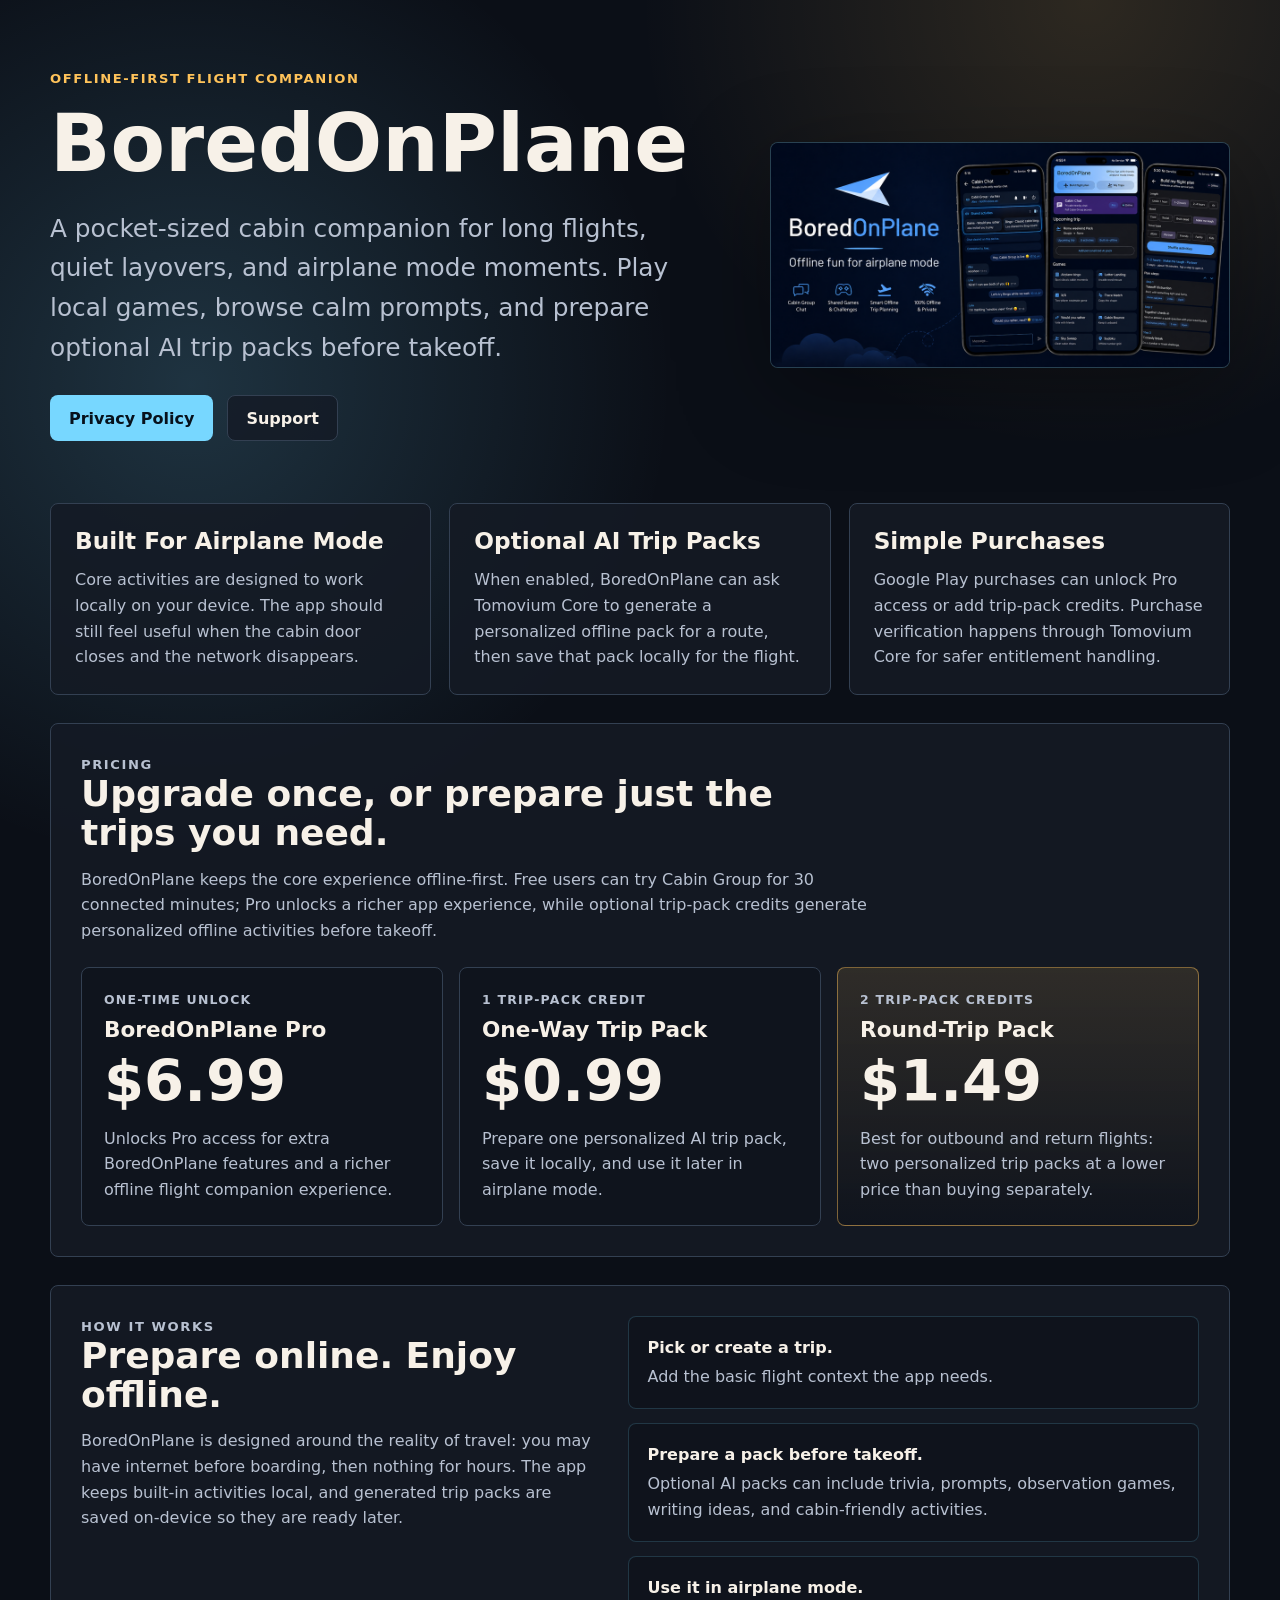
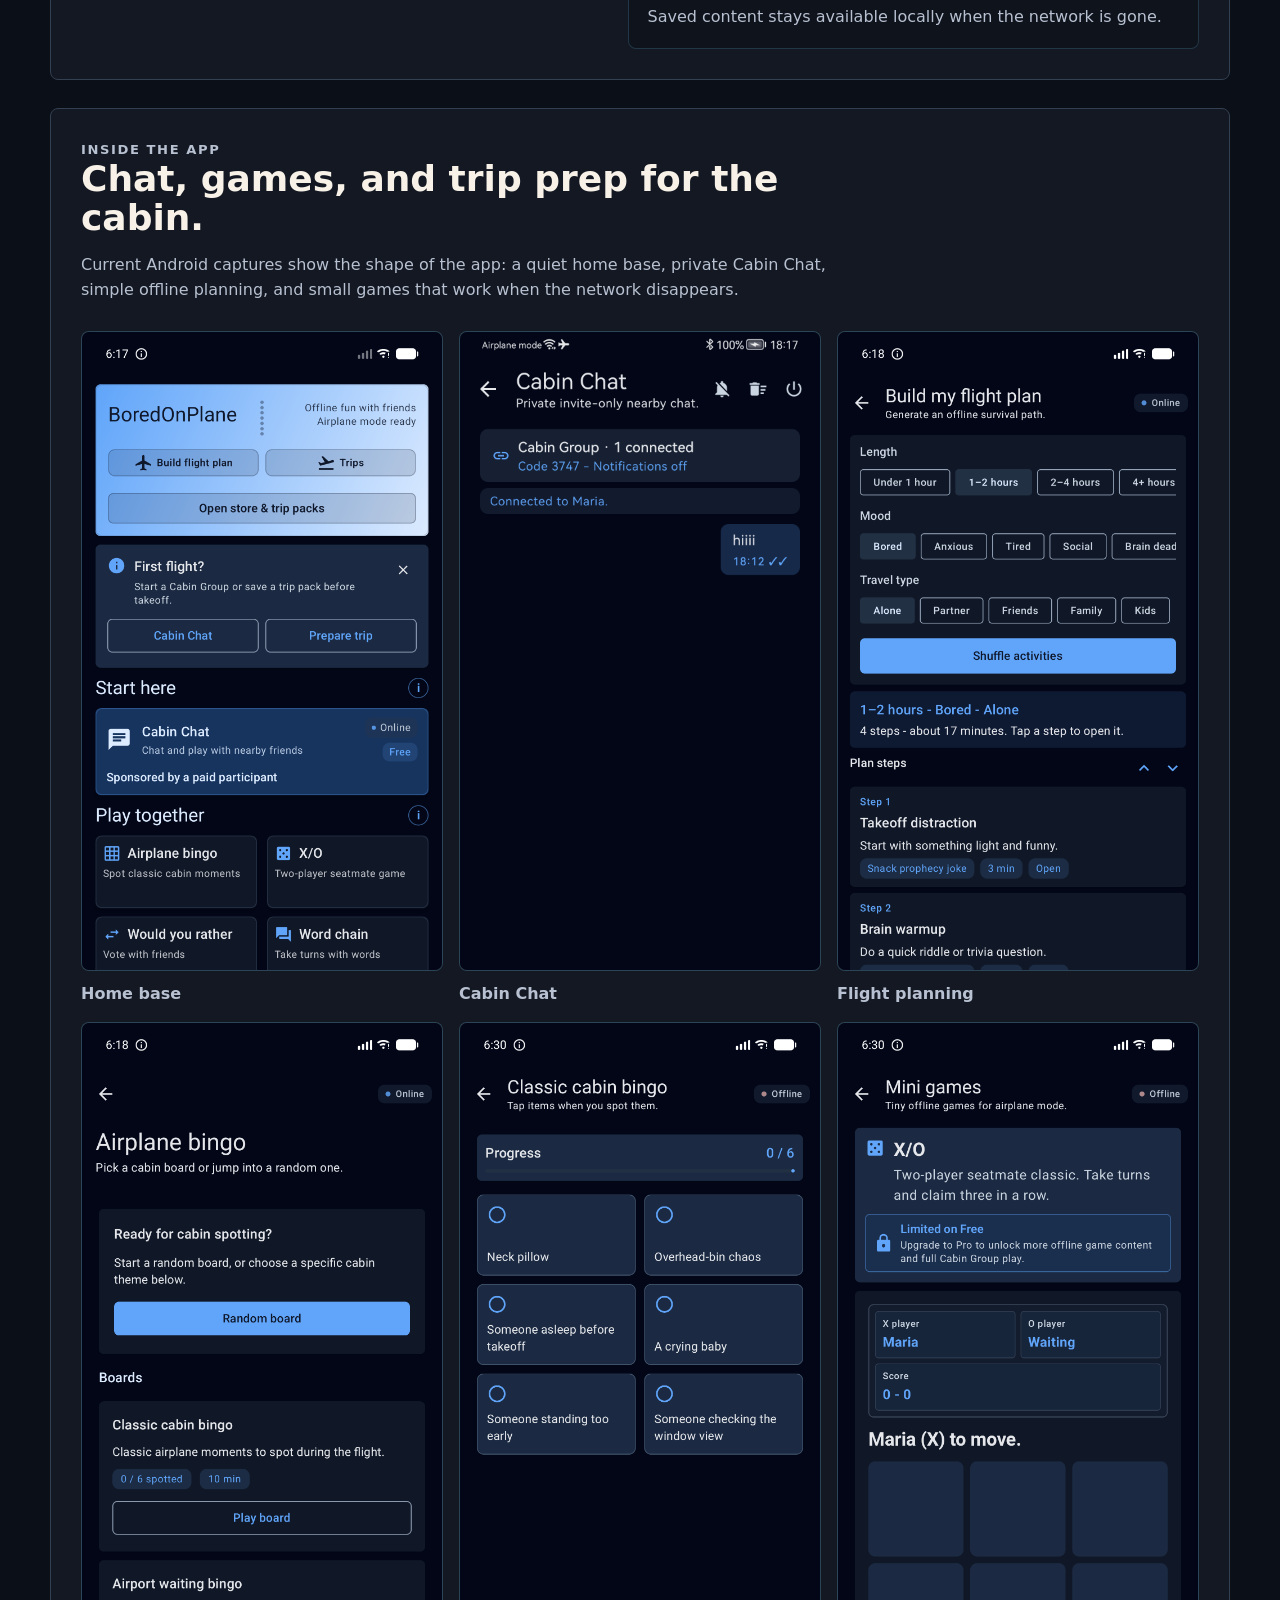
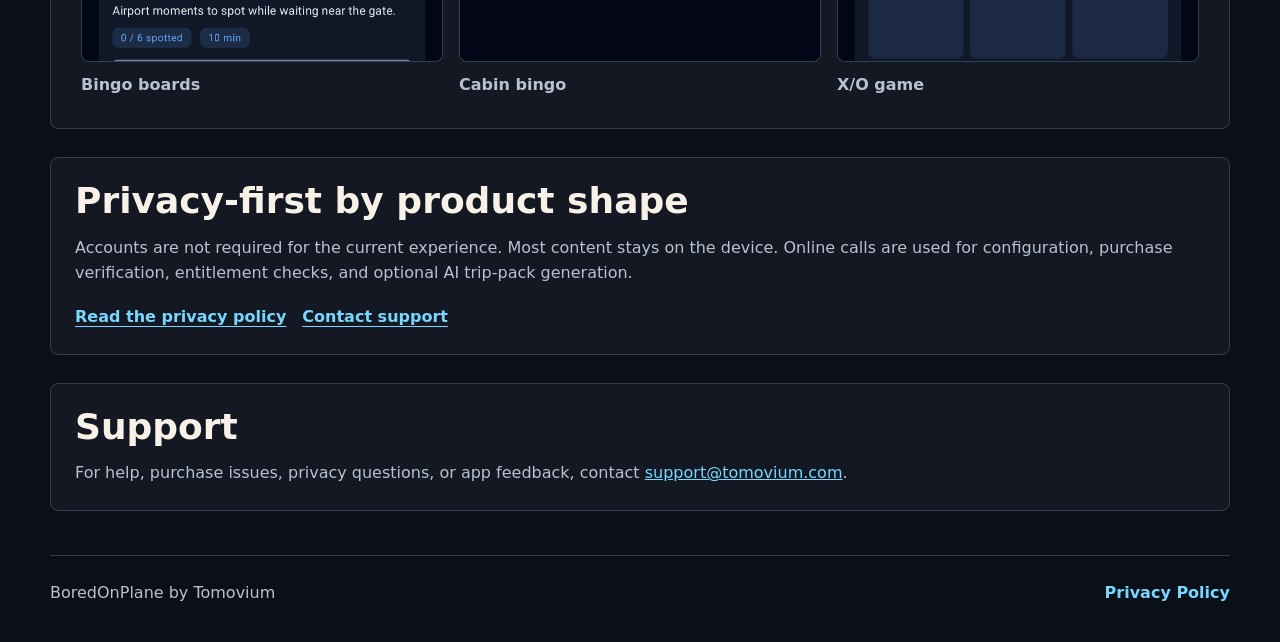
==== commit 0fd9f10b: "Refresh BoredOnPlane web screenshots" ====
--- a/BoredOnPlane/index.html
+++ b/BoredOnPlane/index.html
@@ -91,21 +91,33 @@
     <section class="showcase" aria-label="BoredOnPlane screenshots">
       <div class="showcase-copy">
         <p class="eyebrow">Inside the app</p>
-        <h2>Small activities for a very long seat.</h2>
-        <p>It is not trying to be another noisy travel feed. BoredOnPlane is quiet by design: little games, cabin prompts, trip-specific content, and simple offline entertainment that fits the mood of being stuck in the sky.</p>
+        <h2>Chat, games, and trip prep for the cabin.</h2>
+        <p>Current Android captures show the shape of the app: a quiet home base, private Cabin Chat, simple offline planning, and small games that work when the network disappears.</p>
       </div>
       <div class="screenshots">
         <figure>
-          <img src="assets/preview-offline.png" alt="BoredOnPlane offline activities preview" loading="lazy">
-          <figcaption>Offline activities</figcaption>
+          <img src="assets/screen-home.png" alt="BoredOnPlane home screen with flight planning, Cabin Chat, and offline games" loading="lazy">
+          <figcaption>Home base</figcaption>
         </figure>
         <figure>
-          <img src="assets/preview-trip-pack.png" alt="BoredOnPlane AI trip pack preview" loading="lazy">
-          <figcaption>Trip packs</figcaption>
+          <img src="assets/screen-cabin-chat.png" alt="BoredOnPlane Cabin Chat private nearby session" loading="lazy">
+          <figcaption>Cabin Chat</figcaption>
         </figure>
         <figure>
-          <img src="assets/preview-cabin.png" alt="BoredOnPlane cabin activity preview" loading="lazy">
-          <figcaption>Cabin moments</figcaption>
+          <img src="assets/screen-flight-plan.png" alt="BoredOnPlane flight plan builder with activity choices" loading="lazy">
+          <figcaption>Flight planning</figcaption>
+        </figure>
+        <figure>
+          <img src="assets/screen-bingo-menu.png" alt="BoredOnPlane Airplane bingo board selection" loading="lazy">
+          <figcaption>Bingo boards</figcaption>
+        </figure>
+        <figure>
+          <img src="assets/screen-bingo-board.png" alt="BoredOnPlane classic cabin bingo board" loading="lazy">
+          <figcaption>Cabin bingo</figcaption>
+        </figure>
+        <figure>
+          <img src="assets/screen-xo-game.png" alt="BoredOnPlane X/O two-player offline game" loading="lazy">
+          <figcaption>X/O game</figcaption>
         </figure>
       </div>
     </section>
@@ -132,4 +144,3 @@
 </body>
 </html>
 
-
--- a/BoredOnPlane/styles.css
+++ b/BoredOnPlane/styles.css
@@ -279,8 +279,10 @@
 
 figure img {
   width: 100%;
+  max-height: 640px;
   aspect-ratio: 9 / 16;
   object-fit: cover;
+  object-position: top;
   border: 1px solid rgba(119, 215, 255, 0.18);
   border-radius: 8px;
   background: var(--panel-strong);
@@ -377,17 +379,41 @@
   }
 
   .content-grid,
+  .pricing-grid {
+    grid-template-columns: 1fr;
+  }
+
+  .screenshots {
+    grid-template-columns: repeat(2, minmax(0, 1fr));
+  }
+}
+
+@media (max-width: 760px) {
+  body {
+    overflow-x: hidden;
+  }
+
+  .hero,
+  .hero-copy,
+  .hero-card,
+  .content-grid,
   .pricing-grid,
+  .split-section,
+  .showcase,
+  .screenshots,
+  article,
+  .plain-section,
+  .pricing-section,
+  .price-card,
+  .steps li,
+  figure {
+    min-width: 0;
+  }
+
   .screenshots {
     grid-template-columns: 1fr;
   }
 
-  figure img {
-    aspect-ratio: 4 / 3;
-  }
-}
-
-@media (max-width: 760px) {
   main,
   footer {
     width: min(100% - 28px, 1180px);
@@ -399,13 +425,27 @@
     padding-bottom: 30px;
   }
 
+  .hero-card {
+    width: 100%;
+    max-width: 100%;
+    justify-self: stretch;
+  }
+
   .split-section,
   .showcase {
     padding: 22px;
   }
 
+  h1,
+  h2,
+  h3,
+  p,
+  a,
+  figcaption {
+    overflow-wrap: anywhere;
+  }
+
   footer {
     flex-direction: column;
   }
 }
-
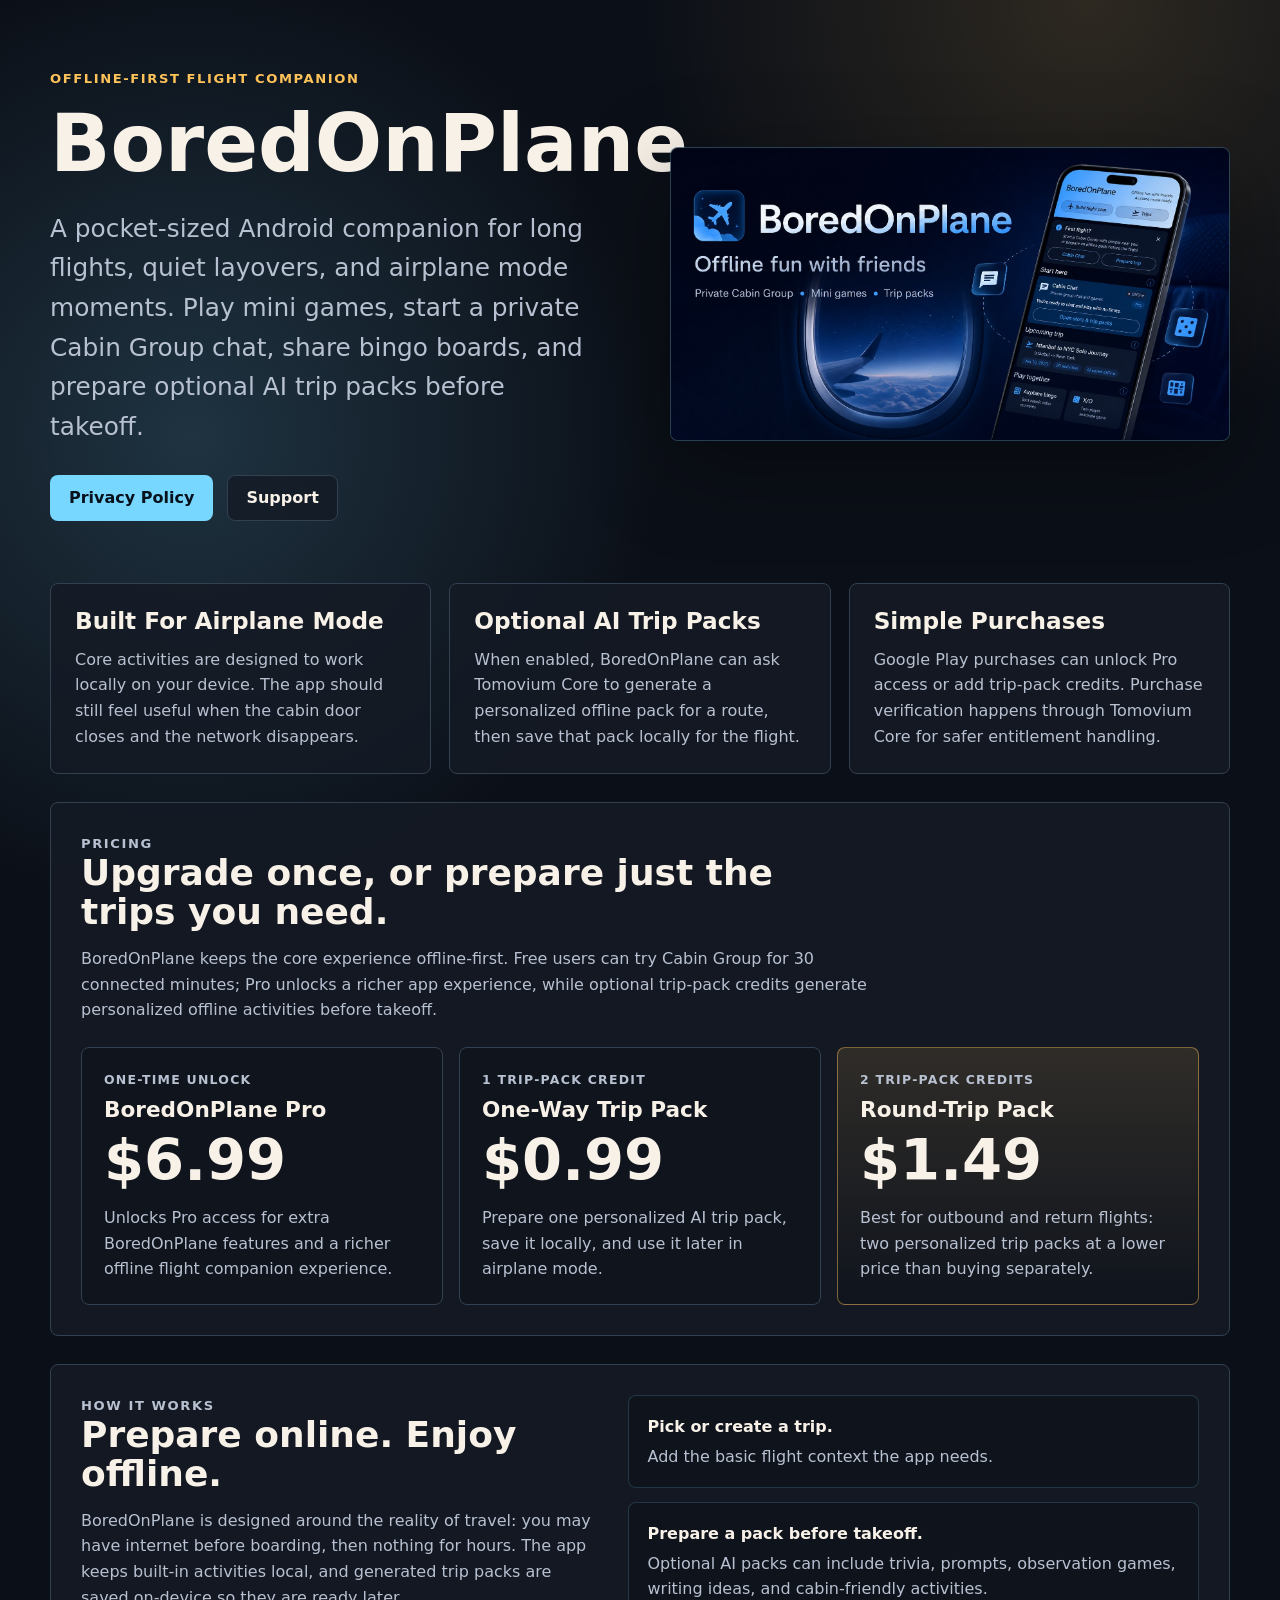
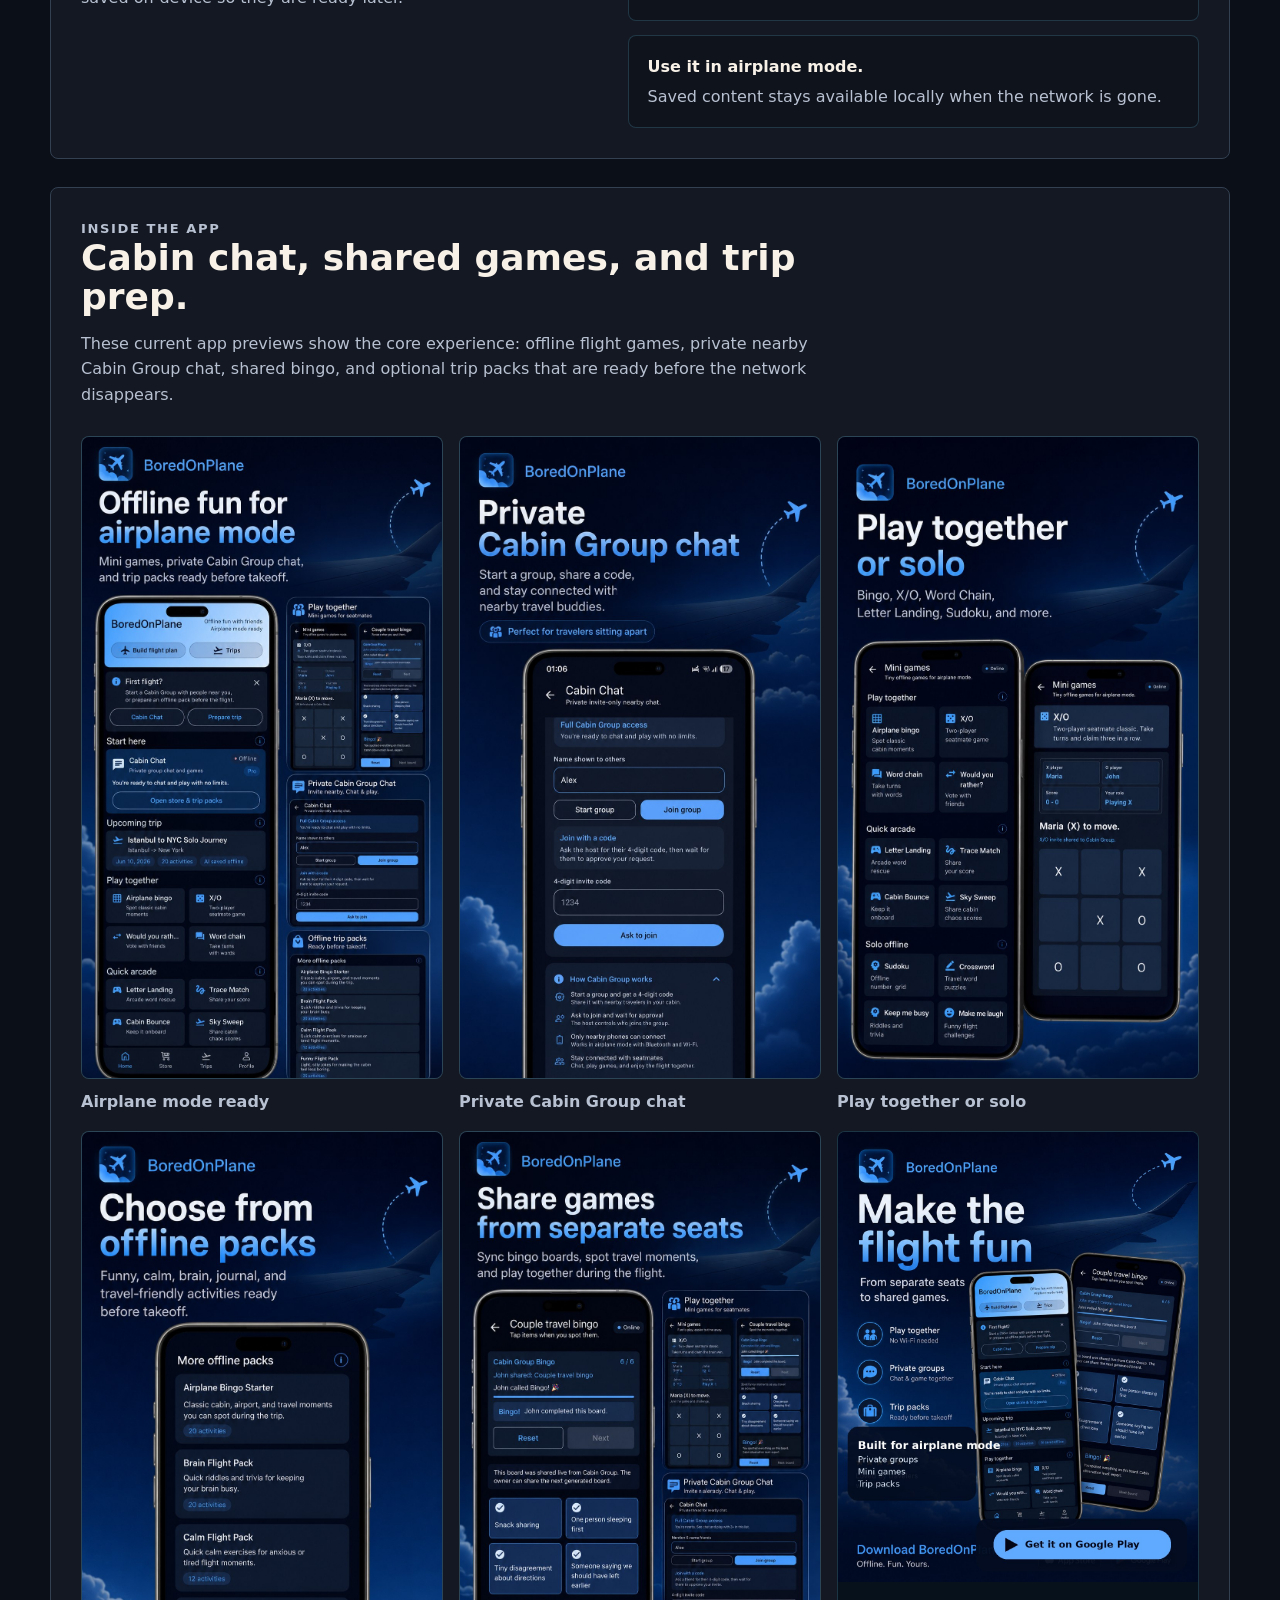
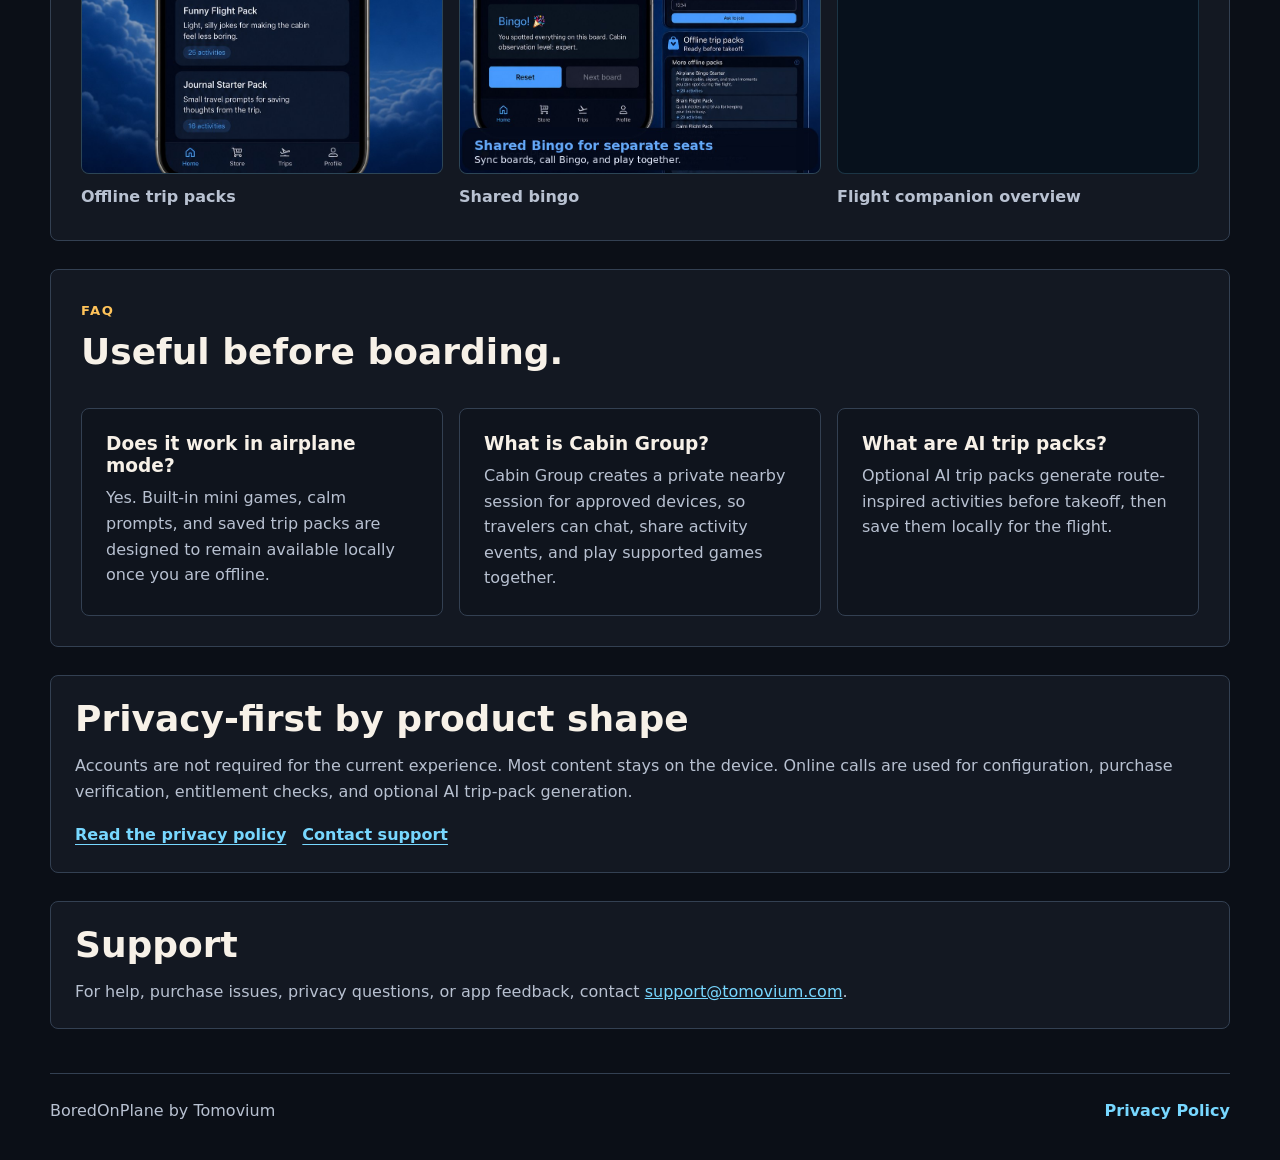
==== commit 99977eea: "Refresh BoredOnPlane landing assets and SEO" ====
--- a/BoredOnPlane/index.html
+++ b/BoredOnPlane/index.html
@@ -3,11 +3,130 @@
 <head>
   <meta charset="utf-8">
   <meta name="viewport" content="width=device-width, initial-scale=1">
-  <title>BoredOnPlane</title>
-  <meta name="description" content="BoredOnPlane is an offline-first flight companion with local games, calm prompts, cabin activities, and optional AI-generated trip packs prepared before takeoff.">
+  <title>BoredOnPlane - Offline Flight Games, Cabin Chat & Trip Packs</title>
+  <meta name="description" content="BoredOnPlane is an offline-first Android flight companion with mini games, private Cabin Group chat, shared bingo, calm prompts, and optional AI trip packs.">
+  <meta name="robots" content="index, follow, max-image-preview:large">
+  <meta name="theme-color" content="#07111c">
+  <meta name="application-name" content="BoredOnPlane">
+  <link rel="canonical" href="https://tomovium.com/BoredOnPlane/">
+  <link rel="preload" as="image" href="assets/boredonplane-hero-v2.jpg">
   <link rel="icon" type="image/png" href="assets/boredonplane-icon.png">
   <link rel="apple-touch-icon" href="assets/boredonplane-icon.png">
+  <meta property="og:type" content="website">
+  <meta property="og:site_name" content="Tomovium">
+  <meta property="og:title" content="BoredOnPlane - Offline flight fun for airplane mode">
+  <meta property="og:description" content="Play mini games, start a private Cabin Group chat, share bingo boards, and prepare optional AI trip packs before takeoff.">
+  <meta property="og:url" content="https://tomovium.com/BoredOnPlane/">
+  <meta property="og:image" content="https://tomovium.com/BoredOnPlane/assets/boredonplane-hero-v2.jpg">
+  <meta property="og:image:secure_url" content="https://tomovium.com/BoredOnPlane/assets/boredonplane-hero-v2.jpg">
+  <meta property="og:image:width" content="1733">
+  <meta property="og:image:height" content="907">
+  <meta property="og:image:alt" content="BoredOnPlane offline fun with friends, showing the Android app, Cabin Chat, mini games, and trip packs.">
+  <meta property="og:locale" content="en_US">
+  <meta name="twitter:card" content="summary_large_image">
+  <meta name="twitter:title" content="BoredOnPlane - Offline flight fun for airplane mode">
+  <meta name="twitter:description" content="Mini games, private Cabin Group chat, shared bingo, and optional AI trip packs for flights and layovers.">
+  <meta name="twitter:image" content="https://tomovium.com/BoredOnPlane/assets/boredonplane-hero-v2.jpg">
+  <meta name="twitter:image:alt" content="BoredOnPlane offline fun with friends marketing artwork.">
   <link rel="stylesheet" href="styles.css">
+  <script type="application/ld+json">
+  {
+    "@context": "https://schema.org",
+    "@graph": [
+      {
+        "@type": "Organization",
+        "@id": "https://tomovium.com/#organization",
+        "name": "Tomovium",
+        "url": "https://tomovium.com/",
+        "email": "support@tomovium.com"
+      },
+      {
+        "@type": "WebSite",
+        "@id": "https://tomovium.com/#website",
+        "url": "https://tomovium.com/",
+        "name": "Tomovium",
+        "publisher": {
+          "@id": "https://tomovium.com/#organization"
+        }
+      },
+      {
+        "@type": "MobileApplication",
+        "@id": "https://tomovium.com/BoredOnPlane/#app",
+        "name": "BoredOnPlane",
+        "alternateName": "Bored On Plane",
+        "description": "BoredOnPlane is an offline-first Android flight companion with mini games, private Cabin Group chat, shared bingo, calm prompts, and optional AI trip packs prepared before takeoff.",
+        "url": "https://tomovium.com/BoredOnPlane/",
+        "image": "https://tomovium.com/BoredOnPlane/assets/boredonplane-hero-v2.jpg",
+        "screenshot": [
+          "https://tomovium.com/BoredOnPlane/assets/boredonplane-offline-v2.jpg",
+          "https://tomovium.com/BoredOnPlane/assets/boredonplane-cabin-chat-v2.jpg",
+          "https://tomovium.com/BoredOnPlane/assets/boredonplane-shared-bingo-v2.jpg",
+          "https://tomovium.com/BoredOnPlane/assets/boredonplane-trip-packs-v2.jpg"
+        ],
+        "applicationCategory": "TravelApplication",
+        "operatingSystem": "Android",
+        "isAccessibleForFree": true,
+        "offers": {
+          "@type": "Offer",
+          "price": "0",
+          "priceCurrency": "USD",
+          "availability": "https://schema.org/InStock"
+        },
+        "publisher": {
+          "@id": "https://tomovium.com/#organization"
+        }
+      },
+      {
+        "@type": "BreadcrumbList",
+        "@id": "https://tomovium.com/BoredOnPlane/#breadcrumb",
+        "itemListElement": [
+          {
+            "@type": "ListItem",
+            "position": 1,
+            "name": "Tomovium",
+            "item": "https://tomovium.com/"
+          },
+          {
+            "@type": "ListItem",
+            "position": 2,
+            "name": "BoredOnPlane",
+            "item": "https://tomovium.com/BoredOnPlane/"
+          }
+        ]
+      },
+      {
+        "@type": "FAQPage",
+        "@id": "https://tomovium.com/BoredOnPlane/#faq",
+        "mainEntity": [
+          {
+            "@type": "Question",
+            "name": "Does BoredOnPlane work in airplane mode?",
+            "acceptedAnswer": {
+              "@type": "Answer",
+              "text": "BoredOnPlane is designed around offline use. Built-in mini games, calm prompts, and saved trip packs remain available on the device when the network is gone."
+            }
+          },
+          {
+            "@type": "Question",
+            "name": "What is Cabin Group?",
+            "acceptedAnswer": {
+              "@type": "Answer",
+              "text": "Cabin Group is a private nearby session for approved devices. Travelers can chat, share activity events, and play supported games together using invite-based access."
+            }
+          },
+          {
+            "@type": "Question",
+            "name": "What are AI trip packs?",
+            "acceptedAnswer": {
+              "@type": "Answer",
+              "text": "AI trip packs are optional generated activity packs prepared before takeoff. They can include trivia, prompts, observation games, writing ideas, and cabin-friendly activities for a route."
+            }
+          }
+        ]
+      }
+    ]
+  }
+  </script>
 </head>
 <body>
   <main>
@@ -15,14 +134,14 @@
       <div class="hero-copy">
         <p class="eyebrow">Offline-first flight companion</p>
         <h1>BoredOnPlane</h1>
-        <p class="lead">A pocket-sized cabin companion for long flights, quiet layovers, and airplane mode moments. Play local games, browse calm prompts, and prepare optional AI trip packs before takeoff.</p>
+        <p class="lead">A pocket-sized Android companion for long flights, quiet layovers, and airplane mode moments. Play mini games, start a private Cabin Group chat, share bingo boards, and prepare optional AI trip packs before takeoff.</p>
         <div class="actions" aria-label="BoredOnPlane links">
           <a class="button primary" href="privacy.html">Privacy Policy</a>
           <a class="button" href="mailto:support@tomovium.com">Support</a>
         </div>
       </div>
       <aside class="hero-card" aria-label="BoredOnPlane preview">
-        <img src="assets/feature-graphic.png" alt="BoredOnPlane preview artwork showing travel activities" loading="eager">
+        <img src="assets/boredonplane-hero-v2.jpg" alt="BoredOnPlane marketing artwork showing offline fun with friends, Cabin Chat, mini games, and trip packs" loading="eager" fetchpriority="high">
       </aside>
     </section>
 
@@ -91,34 +210,55 @@
     <section class="showcase" aria-label="BoredOnPlane screenshots">
       <div class="showcase-copy">
         <p class="eyebrow">Inside the app</p>
-        <h2>Chat, games, and trip prep for the cabin.</h2>
-        <p>Current Android captures show the shape of the app: a quiet home base, private Cabin Chat, simple offline planning, and small games that work when the network disappears.</p>
+        <h2>Cabin chat, shared games, and trip prep.</h2>
+        <p>These current app previews show the core experience: offline flight games, private nearby Cabin Group chat, shared bingo, and optional trip packs that are ready before the network disappears.</p>
       </div>
       <div class="screenshots">
         <figure>
-          <img src="assets/screen-home.png" alt="BoredOnPlane home screen with flight planning, Cabin Chat, and offline games" loading="lazy">
-          <figcaption>Home base</figcaption>
-        </figure>
-        <figure>
-          <img src="assets/screen-cabin-chat.png" alt="BoredOnPlane Cabin Chat private nearby session" loading="lazy">
-          <figcaption>Cabin Chat</figcaption>
-        </figure>
-        <figure>
-          <img src="assets/screen-flight-plan.png" alt="BoredOnPlane flight plan builder with activity choices" loading="lazy">
-          <figcaption>Flight planning</figcaption>
-        </figure>
-        <figure>
-          <img src="assets/screen-bingo-menu.png" alt="BoredOnPlane Airplane bingo board selection" loading="lazy">
-          <figcaption>Bingo boards</figcaption>
-        </figure>
-        <figure>
-          <img src="assets/screen-bingo-board.png" alt="BoredOnPlane classic cabin bingo board" loading="lazy">
-          <figcaption>Cabin bingo</figcaption>
-        </figure>
-        <figure>
-          <img src="assets/screen-xo-game.png" alt="BoredOnPlane X/O two-player offline game" loading="lazy">
-          <figcaption>X/O game</figcaption>
-        </figure>
+          <img src="assets/boredonplane-offline-v2.jpg" alt="BoredOnPlane home screen with offline games, Cabin Chat, and trip packs ready before takeoff" loading="lazy">
+          <figcaption>Airplane mode ready</figcaption>
+        </figure>
+        <figure>
+          <img src="assets/boredonplane-cabin-chat-v2.jpg" alt="BoredOnPlane private Cabin Group chat with invite code and nearby device approval" loading="lazy">
+          <figcaption>Private Cabin Group chat</figcaption>
+        </figure>
+        <figure>
+          <img src="assets/boredonplane-games-v2.jpg" alt="BoredOnPlane mini games for solo play or playing together from nearby airplane seats" loading="lazy">
+          <figcaption>Play together or solo</figcaption>
+        </figure>
+        <figure>
+          <img src="assets/boredonplane-trip-packs-v2.jpg" alt="BoredOnPlane offline trip packs prepared before takeoff with route-based activities" loading="lazy">
+          <figcaption>Offline trip packs</figcaption>
+        </figure>
+        <figure>
+          <img src="assets/boredonplane-shared-bingo-v2.jpg" alt="BoredOnPlane shared bingo boards for travelers playing from separate seats" loading="lazy">
+          <figcaption>Shared bingo</figcaption>
+        </figure>
+        <figure>
+          <img src="assets/boredonplane-store-v2.jpg" alt="BoredOnPlane Play Store style preview showing offline fun, Cabin Group, and mini games" loading="lazy">
+          <figcaption>Flight companion overview</figcaption>
+        </figure>
+      </div>
+    </section>
+
+    <section class="faq-section" aria-label="BoredOnPlane frequently asked questions">
+      <div class="section-heading">
+        <p class="eyebrow">FAQ</p>
+        <h2>Useful before boarding.</h2>
+      </div>
+      <div class="faq-grid">
+        <article>
+          <h3>Does it work in airplane mode?</h3>
+          <p>Yes. Built-in mini games, calm prompts, and saved trip packs are designed to remain available locally once you are offline.</p>
+        </article>
+        <article>
+          <h3>What is Cabin Group?</h3>
+          <p>Cabin Group creates a private nearby session for approved devices, so travelers can chat, share activity events, and play supported games together.</p>
+        </article>
+        <article>
+          <h3>What are AI trip packs?</h3>
+          <p>Optional AI trip packs generate route-inspired activities before takeoff, then save them locally for the flight.</p>
+        </article>
       </div>
     </section>
 
--- a/BoredOnPlane/styles.css
+++ b/BoredOnPlane/styles.css
@@ -43,7 +43,7 @@
 
 .hero {
   display: grid;
-  grid-template-columns: minmax(0, 1fr) minmax(320px, 460px);
+  grid-template-columns: minmax(0, 1fr) minmax(360px, 560px);
   gap: 64px;
   align-items: center;
   padding: 68px 0 46px;
@@ -56,7 +56,7 @@
 
 .hero-card {
   width: 100%;
-  max-width: 460px;
+  max-width: 560px;
   justify-self: end;
   border: 1px solid rgba(119, 215, 255, 0.22);
   border-radius: 8px;
@@ -67,7 +67,7 @@
 
 .hero-card img {
   width: 100%;
-  aspect-ratio: 1024 / 500;
+  aspect-ratio: 1733 / 907;
   object-fit: cover;
 }
 
@@ -141,7 +141,8 @@
 .policy section,
 .pricing-section,
 .split-section,
-.showcase {
+.showcase,
+.faq-section {
   border: 1px solid var(--line);
   border-radius: 8px;
   background: rgba(20, 26, 37, 0.86);
@@ -263,6 +264,29 @@
   margin-bottom: 28px;
 }
 
+.faq-section {
+  display: grid;
+  gap: 22px;
+  padding: 30px;
+  margin-bottom: 28px;
+}
+
+.faq-grid {
+  display: grid;
+  grid-template-columns: repeat(3, minmax(0, 1fr));
+  gap: 16px;
+}
+
+.faq-grid article {
+  background: rgba(11, 15, 23, 0.42);
+}
+
+.faq-grid h3 {
+  margin: 0 0 8px;
+  font-size: 1.16rem;
+  line-height: 1.2;
+}
+
 .showcase-copy {
   max-width: 760px;
 }
@@ -279,7 +303,7 @@
 
 figure img {
   width: 100%;
-  max-height: 640px;
+  max-height: 760px;
   aspect-ratio: 9 / 16;
   object-fit: cover;
   object-position: top;
@@ -288,6 +312,11 @@
   background: var(--panel-strong);
 }
 
+.screenshots figure:nth-child(6) img {
+  object-fit: contain;
+  background: #07111c;
+}
+
 figcaption {
   margin-top: 10px;
   color: var(--muted);
@@ -374,12 +403,14 @@
   }
 
   .hero-card {
-    max-width: 680px;
-    justify-self: start;
+    width: 100%;
+    max-width: 100%;
+    justify-self: stretch;
   }
 
   .content-grid,
-  .pricing-grid {
+  .pricing-grid,
+  .faq-grid {
     grid-template-columns: 1fr;
   }
 
@@ -400,6 +431,8 @@
   .pricing-grid,
   .split-section,
   .showcase,
+  .faq-section,
+  .faq-grid,
   .screenshots,
   article,
   .plain-section,
@@ -416,7 +449,8 @@
 
   main,
   footer {
-    width: min(100% - 28px, 1180px);
+    width: calc(100% - 40px);
+    max-width: 1180px;
   }
 
   .hero {
